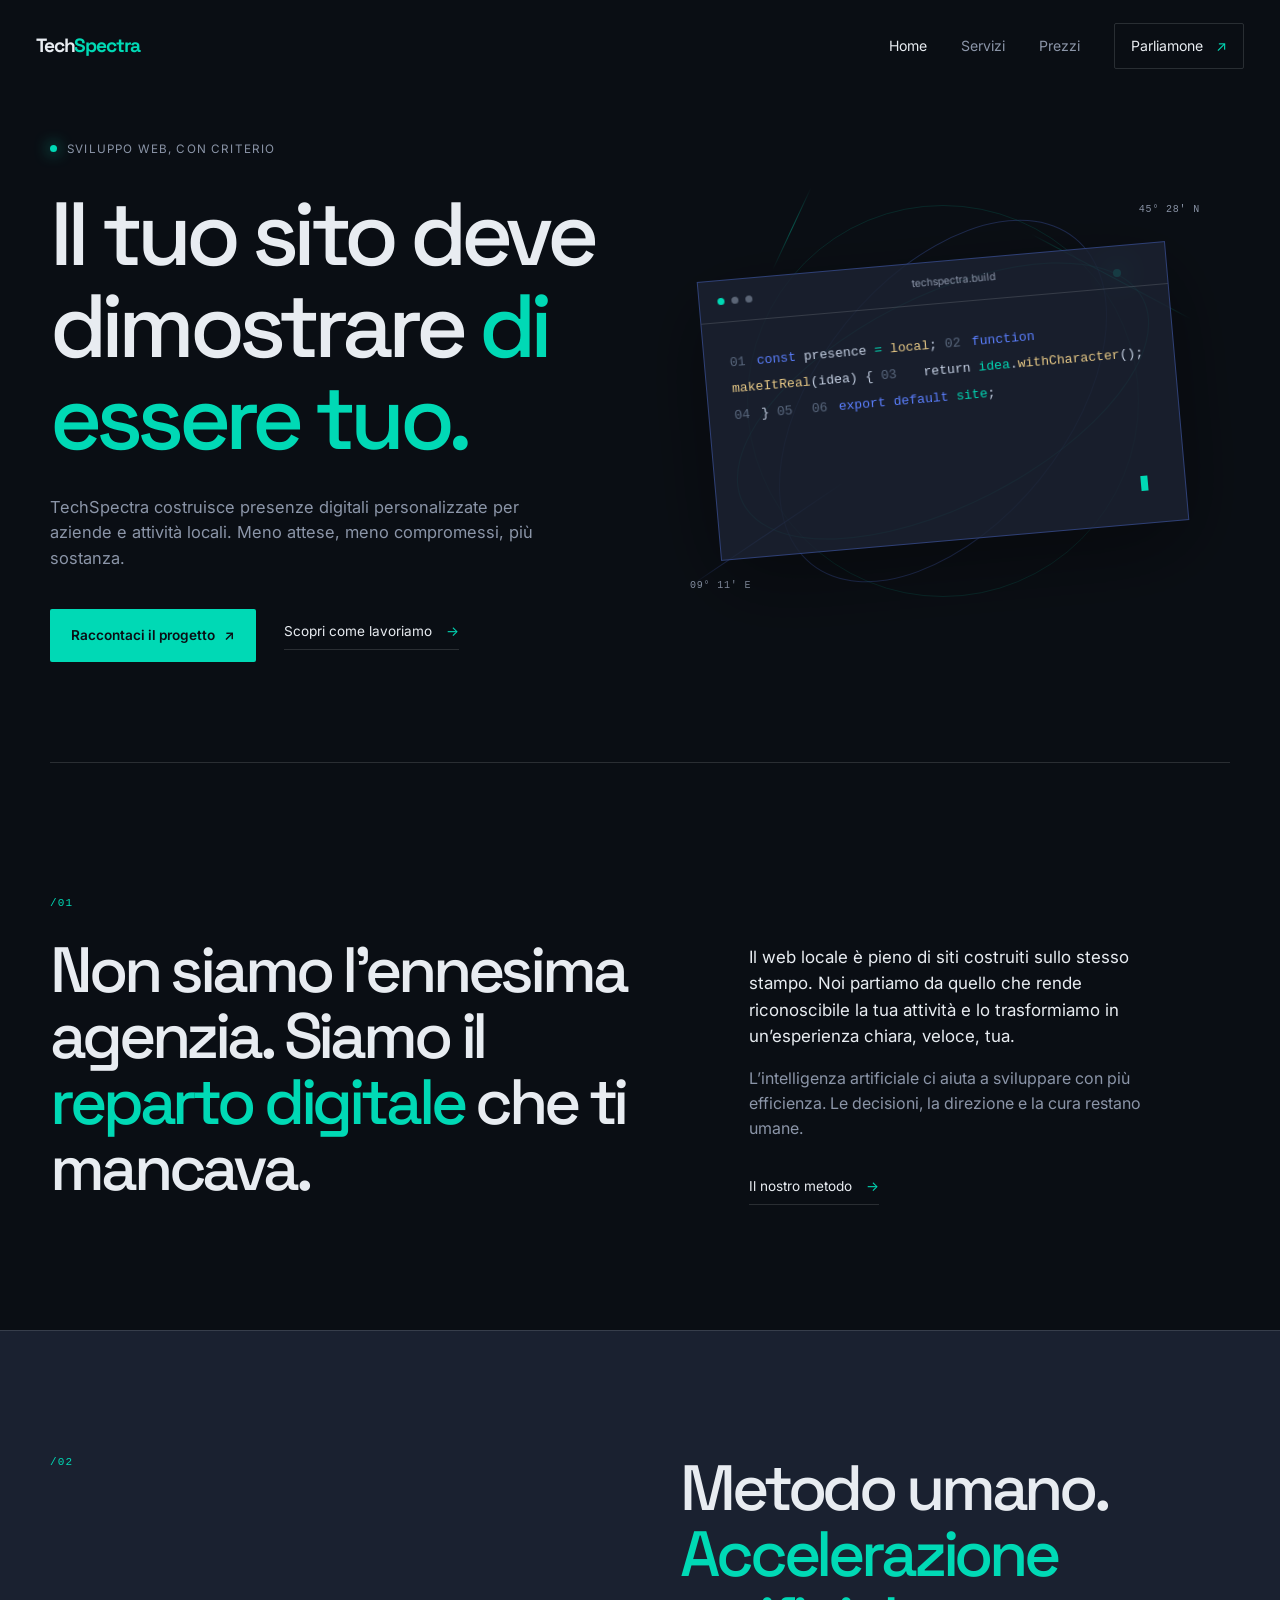
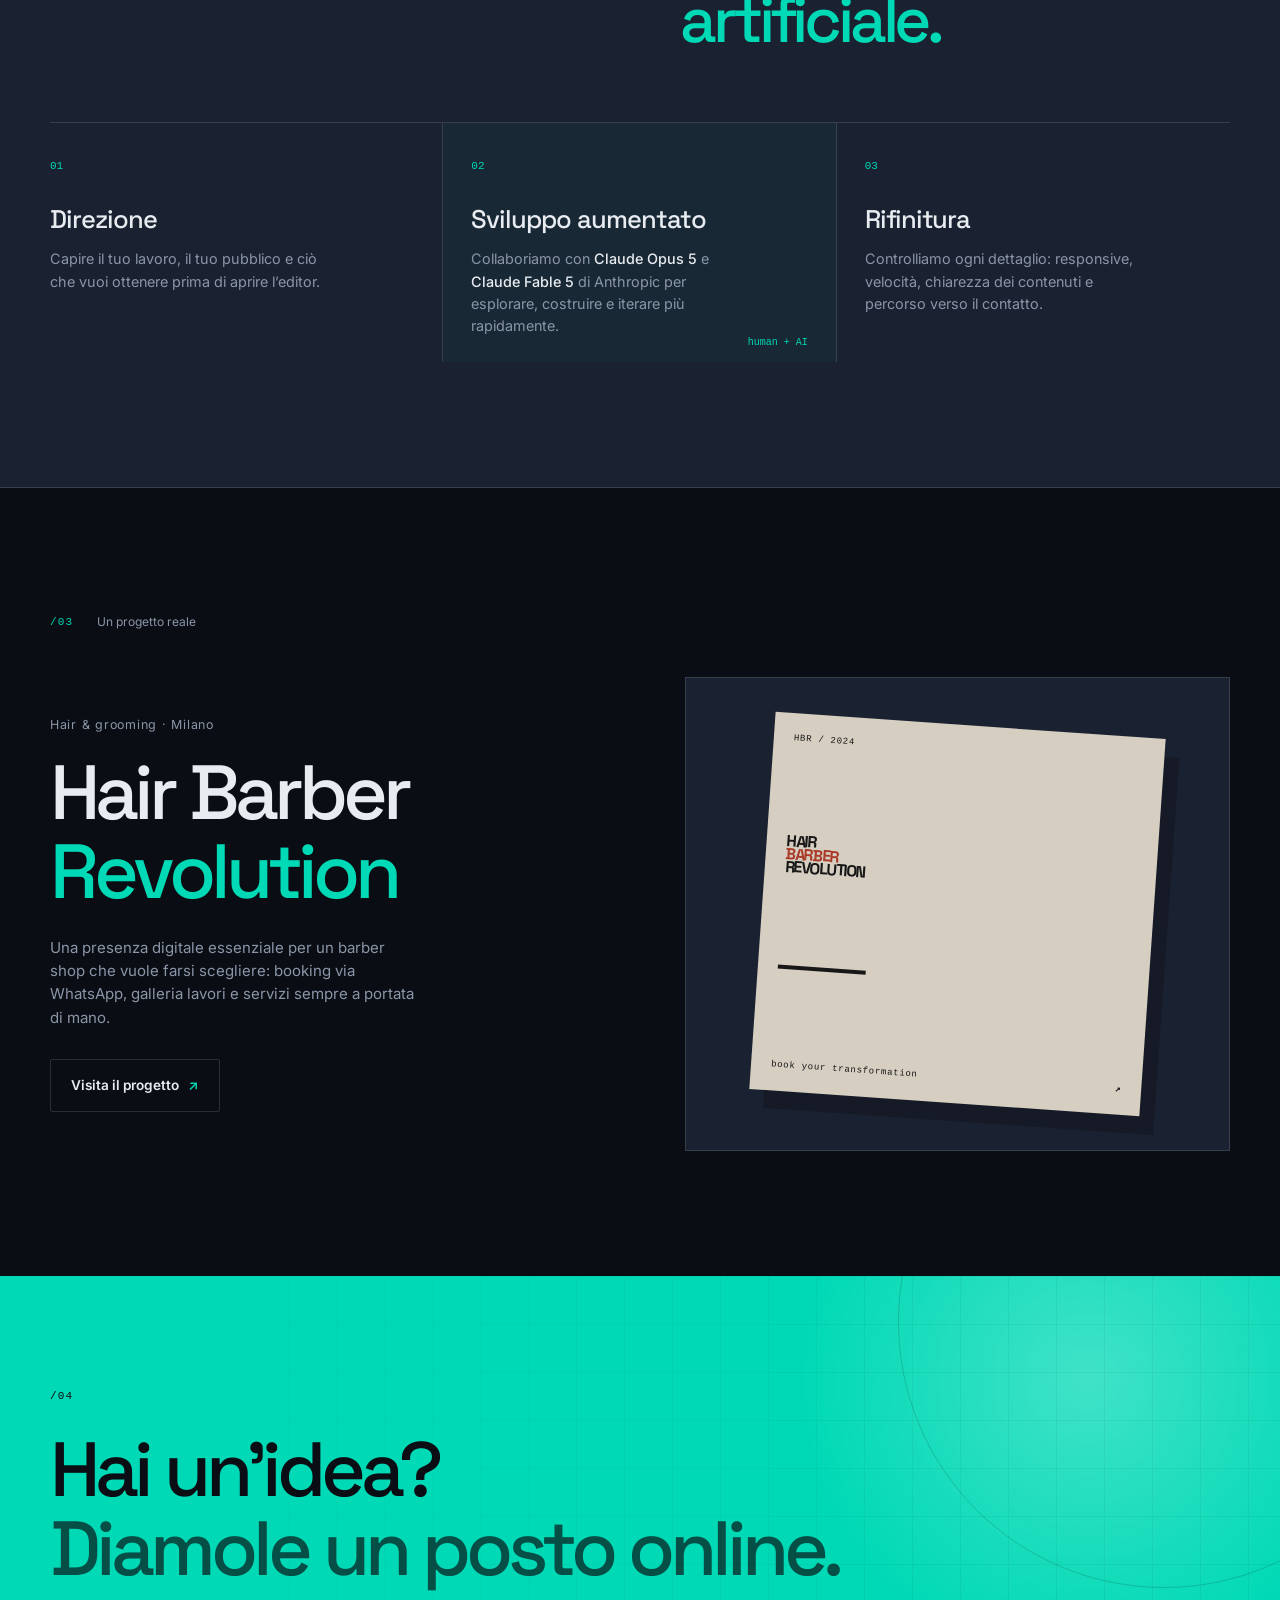
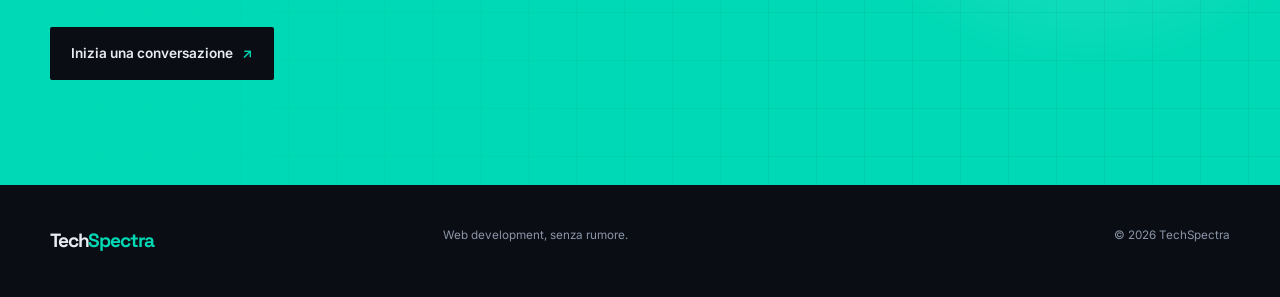
==== index.html @ b75705e9 "Add files via upload" ====
<!doctype html>
<html lang="it">
<head>
  <meta charset="utf-8">
  <meta name="viewport" content="width=device-width, initial-scale=1">
  <meta name="description" content="TechSpectra crea siti web personalizzati, veloci e accessibili per aziende e attività locali.">
  <title>TechSpectra - Siti reali, senza il solito copione</title>
  <link rel="preconnect" href="https://fonts.googleapis.com">
  <link rel="preconnect" href="https://fonts.gstatic.com" crossorigin>
  <link href="https://fonts.googleapis.com/css2?family=Inter:wght@400;500;600;700&family=Space+Grotesk:wght@400;500;600;700&display=swap" rel="stylesheet">
  <link rel="stylesheet" href="css/styles.css">
</head>
<body>
  <header class="site-header">
    <a class="wordmark" href="index.html" aria-label="TechSpectra home">Tech<span>Spectra</span></a>
    <button class="nav-toggle" type="button" aria-controls="site-nav" aria-expanded="false">
      <span></span><span></span><span></span>
      <span class="sr-only">Apri menu</span>
    </button>
    <nav id="site-nav" class="site-nav" aria-label="Navigazione principale">
      <a class="active" href="index.html">Home</a>
      <a href="servizi.html">Servizi</a>
      <a href="prezzi.html">Prezzi</a>
      <a class="nav-cta" href="contatti.html">Parliamone <span>↗</span></a>
    </nav>
  </header>

  <main>
    <section class="hero container">
      <div class="hero-copy">
        <p class="hero-kicker"><span class="status-dot"></span> Sviluppo web, con criterio</p>
        <h1>Il tuo sito deve dimostrare <em>di essere tuo.</em></h1>
        <p class="hero-lead">TechSpectra costruisce presenze digitali personalizzate per aziende e attività locali. Meno attese, meno compromessi, più sostanza.</p>
        <div class="hero-actions">
          <a class="button button-primary" href="contatti.html">Raccontaci il progetto <span>↗</span></a>
          <a class="text-link" href="servizi.html">Scopri come lavoriamo <span>→</span></a>
        </div>
      </div>
      <div class="hero-art" aria-label="Visualizzazione astratta di codice in movimento">
        <div class="signal signal-one"></div>
        <div class="signal signal-two"></div>
        <div class="signal signal-three"></div>
        <div class="code-window">
          <div class="window-bar"><span></span><span></span><span></span><b>techspectra.build</b></div>
          <div class="code-lines" aria-hidden="true">
            <span><i>01</i><strong>const</strong> presence <mark>=</mark> <u>local</u>;</span>
            <span><i>02</i><strong>function</strong> <u>makeItReal</u>(idea) {</span>
            <span><i>03</i>&nbsp;&nbsp;return <mark>idea</mark>.<u>withCharacter</u>();</span>
            <span><i>04</i>}</span>
            <span><i>05</i></span>
            <span><i>06</i><strong>export default</strong> <mark>site</mark>;</span>
          </div>
          <div class="code-cursor"></div>
        </div>
        <div class="hero-orbit orbit-one"></div>
        <div class="hero-orbit orbit-two"></div>
        <span class="art-coordinate coordinate-a">45° 28' N</span>
        <span class="art-coordinate coordinate-b">09° 11' E</span>
      </div>
    </section>

    <section class="manifesto section container">
      <div class="section-intro">
        <span class="section-index">/01</span>
        <h2>Non siamo l’ennesima agenzia. Siamo il <em>reparto digitale</em> che ti mancava.</h2>
      </div>
      <div class="manifesto-body">
        <p>Il web locale è pieno di siti costruiti sullo stesso stampo. Noi partiamo da quello che rende riconoscibile la tua attività e lo trasformiamo in un’esperienza chiara, veloce, tua.</p>
        <p>L’intelligenza artificiale ci aiuta a sviluppare con più efficienza. Le decisioni, la direzione e la cura restano umane.</p>
        <a class="text-link" href="servizi.html">Il nostro metodo <span>→</span></a>
      </div>
    </section>

    <section class="process section">
      <div class="container">
        <div class="section-heading">
          <span class="section-index">/02</span>
          <h2>Metodo umano.<br><em>Accelerazione artificiale.</em></h2>
        </div>
        <div class="process-grid">
          <article class="process-card">
            <span class="process-number">01</span>
            <h3>Direzione</h3>
            <p>Capire il tuo lavoro, il tuo pubblico e ciò che vuoi ottenere prima di aprire l’editor.</p>
          </article>
          <article class="process-card featured-process">
            <span class="process-number">02</span>
            <h3>Sviluppo aumentato</h3>
            <p>Collaboriamo con <strong>Claude Opus 5</strong> e <strong>Claude Fable 5</strong> di Anthropic per esplorare, costruire e iterare più rapidamente.</p>
            <span class="process-tag">human + AI</span>
          </article>
          <article class="process-card">
            <span class="process-number">03</span>
            <h3>Rifinitura</h3>
            <p>Controlliamo ogni dettaglio: responsive, velocità, chiarezza dei contenuti e percorso verso il contatto.</p>
          </article>
        </div>
      </div>
    </section>

    <section class="portfolio section container">
      <div class="portfolio-label"><span class="section-index">/03</span><span>Un progetto reale</span></div>
      <div class="portfolio-main">
        <div>
          <p class="portfolio-type">Hair &amp; grooming · Milano</p>
          <h2>Hair Barber<br><em>Revolution</em></h2>
          <p class="portfolio-description">Una presenza digitale essenziale per un barber shop che vuole farsi scegliere: booking via WhatsApp, galleria lavori e servizi sempre a portata di mano.</p>
          <a class="button button-outline" href="https://hairbarberrevolution.it" target="_blank" rel="noopener">Visita il progetto <span>↗</span></a>
        </div>
        <a class="portfolio-visual" href="https://hairbarberrevolution.it" target="_blank" rel="noopener" aria-label="Apri il sito Hair Barber Revolution">
          <div class="barber-poster">
            <span class="poster-small">HBR / 2024</span>
            <strong>HAIR<br><i>BARBER</i><br>REVOLUTION</strong>
            <span class="poster-line"></span>
            <span class="poster-bottom">book your transformation <b>↗</b></span>
          </div>
        </a>
      </div>
    </section>

    <section class="final-cta">
      <div class="container final-cta-inner">
        <span class="section-index">/04</span>
        <h2>Hai un’idea?<br><em>Diamole un posto online.</em></h2>
        <a class="button button-primary" href="contatti.html">Inizia una conversazione <span>↗</span></a>
      </div>
    </section>
  </main>

  <footer class="site-footer container">
    <a class="wordmark" href="index.html">Tech<span>Spectra</span></a>
    <p>Web development, senza rumore.</p>
    <p>© <span data-year>2026</span> TechSpectra</p>
  </footer>
  <script src="js/script.js"></script>
</body>
</html>
---- css/styles.css ----
:root{--ink:#0a0e14;--paper:#e8ecf1;--surface:#1a2130;--teal:#00d9b5;--blue:#5b7fff;--muted:#8b95a8;--line:rgba(232,236,241,.14);--heading:"Space Grotesk",sans-serif;--body:"Inter",sans-serif}
*{box-sizing:border-box}
html{scroll-behavior:smooth}
body{margin:0;background:var(--ink);color:var(--paper);font-family:var(--body);font-size:16px;line-height:1.55;overflow-x:hidden}
a{color:inherit;text-decoration:none}
button,input,select,textarea{font:inherit}
button{cursor:pointer}
.container{width:min(1180px,calc(100% - 72px));margin:0 auto}
.sr-only{position:absolute;width:1px;height:1px;padding:0;margin:-1px;overflow:hidden;clip:rect(0,0,0,0);white-space:nowrap;border:0}
.site-header{height:92px;width:min(1310px,calc(100% - 72px));margin:auto;display:flex;align-items:center;justify-content:space-between;position:relative;z-index:10}
.wordmark{font-family:var(--heading);font-size:1.2rem;font-weight:700;letter-spacing:-.06em}
.wordmark span{color:var(--teal)}
.site-nav{display:flex;align-items:center;gap:34px;color:var(--muted);font-size:.88rem}
.site-nav a{transition:color .2s ease}
.site-nav a:hover,.site-nav a.active{color:var(--paper)}
.site-nav .nav-cta{color:var(--paper);border:1px solid var(--line);padding:11px 16px;border-radius:2px}
.site-nav .nav-cta span,.button span{color:var(--teal);margin-left:9px}
.site-nav .active-cta{border-color:var(--teal)}
.nav-toggle{display:none;background:none;border:0;padding:8px}.nav-toggle span:not(.sr-only){width:24px;height:1px;background:var(--paper);display:block;margin:5px}
.hero{min-height:670px;display:grid;grid-template-columns:1fr 1fr;align-items:center;gap:30px;padding-top:24px;padding-bottom:76px}
.hero-copy{max-width:610px;position:relative;z-index:2}
.hero-kicker{color:var(--muted);font-size:.73rem;letter-spacing:.1em;text-transform:uppercase;margin:0 0 30px;display:flex;align-items:center;gap:10px}
.status-dot{display:inline-block;width:7px;height:7px;background:var(--teal);border-radius:50%;box-shadow:0 0 15px var(--teal)}
h1,h2,h3,p{margin-top:0}
h1,h2,h3{font-family:var(--heading);font-weight:500;letter-spacing:-.065em;line-height:1.03}
h1{font-size:clamp(3.6rem,7vw,6.9rem);margin-bottom:30px}
h2{font-size:clamp(2.5rem,5vw,5rem)}
h1 em,h2 em,h3 em{color:var(--teal);font-style:normal}
.hero-lead{max-width:490px;color:var(--muted);font-size:1.03rem}
.hero-actions{display:flex;align-items:center;gap:28px;margin-top:38px}
.button{display:inline-flex;align-items:center;justify-content:center;padding:15px 20px;border:1px solid transparent;border-radius:2px;font-size:.85rem;font-weight:600;transition:background .2s ease,border-color .2s ease,transform .2s ease}
.button:hover{transform:translateY(-2px)}
.button-primary{background:var(--teal);color:var(--ink)}
.button-primary span{color:var(--ink)}
.button-primary:hover{background:#48f2d6}
.button-outline{border-color:var(--line);color:var(--paper)}
.button-outline:hover{border-color:var(--teal)}
.text-link{font-size:.85rem;color:var(--paper);border-bottom:1px solid var(--line);padding-bottom:7px;transition:border-color .2s ease}
.text-link span{color:var(--teal);margin-left:10px}.text-link:hover{border-color:var(--teal)}
.hero-art{height:490px;position:relative;display:flex;align-items:center;justify-content:center}
.code-window{width:min(470px,100%);min-height:280px;background:rgba(26,33,48,.86);border:1px solid rgba(91,127,255,.35);box-shadow:0 25px 80px rgba(0,0,0,.4);transform:rotate(-5deg);position:relative;z-index:2;animation:hero-window 1.1s cubic-bezier(.2,.75,.25,1) both}
.window-bar{height:42px;border-bottom:1px solid var(--line);display:flex;align-items:center;padding:0 18px;gap:7px;color:var(--muted);font-size:.65rem}
.window-bar span{width:7px;height:7px;border-radius:50%;background:#5b6576}.window-bar span:first-child{background:var(--teal)}.window-bar b{font-weight:400;margin:auto}
.code-lines{padding:28px 25px;color:#c6d1e4;font-family:monospace;font-size:clamp(.63rem,1.3vw,.82rem);line-height:2}
.code-lines i{color:#59677d;font-style:normal;display:inline-block;width:27px}.code-lines strong{color:var(--blue);font-weight:400}.code-lines mark{background:none;color:var(--teal)}.code-lines u{text-decoration:none;color:#eacb87}
.code-cursor{width:7px;height:15px;background:var(--teal);position:absolute;bottom:32px;right:37px;animation:blink 1s steps(2) infinite}
.signal{position:absolute;height:1px;background:linear-gradient(90deg,transparent,var(--teal),transparent);width:180px;opacity:.55}.signal-one{top:120px;right:5%;transform:rotate(28deg)}.signal-two{bottom:112px;left:4%;transform:rotate(-34deg);background:linear-gradient(90deg,transparent,var(--blue),transparent)}.signal-three{top:72px;left:16%;width:90px;transform:rotate(-65deg);opacity:.35}
.hero-orbit{position:absolute;border:1px solid rgba(0,217,181,.3);border-radius:50%;width:450px;height:210px;transform:rotate(-27deg)}.orbit-two{width:250px;height:420px;transform:rotate(39deg);border-color:rgba(91,127,255,.25)}
.art-coordinate{position:absolute;color:var(--muted);font:10px monospace;letter-spacing:.08em}.coordinate-a{top:48px;right:30px}.coordinate-b{bottom:55px;left:35px}
@keyframes hero-window{from{opacity:0;transform:translate(45px,25px) rotate(-2deg)}to{opacity:1;transform:rotate(-5deg)}}@keyframes blink{50%{opacity:0}}
.section{padding-top:125px;padding-bottom:125px}.section-index{font:11px monospace;color:var(--teal);letter-spacing:.1em}
.manifesto{display:grid;grid-template-columns:1.1fr .9fr;gap:110px;border-top:1px solid var(--line)}.section-intro h2{max-width:680px;margin:25px 0 0}.manifesto-body{padding-top:56px;max-width:410px;color:var(--muted)}.manifesto-body p:first-child{color:var(--paper);font-size:1.06rem}.manifesto-body .text-link{display:inline-block;margin-top:20px}
.process{background:var(--surface);border-top:1px solid var(--line);border-bottom:1px solid var(--line)}.section-heading{display:flex;justify-content:space-between;align-items:flex-start;margin-bottom:68px}.section-heading h2{margin:0;max-width:550px}.process-grid{display:grid;grid-template-columns:repeat(3,1fr);border-top:1px solid var(--line)}.process-card{padding:28px 28px 10px 0;min-height:230px;border-right:1px solid var(--line);position:relative}.process-card:not(:first-child){padding-left:28px}.process-card:last-child{border:0}.process-number{color:var(--teal);font:11px monospace}.process-card h3{font-size:1.6rem;letter-spacing:-.04em;margin:30px 0 16px}.process-card p{color:var(--muted);font-size:.9rem;max-width:275px}.process-card strong{color:var(--paper);font-weight:500}.process-tag{color:var(--teal);font:10px monospace;position:absolute;bottom:14px;right:28px}
.portfolio-label{display:flex;gap:24px;align-items:center;color:var(--muted);font-size:.75rem}.portfolio-main{display:grid;grid-template-columns:1fr 1fr;gap:90px;align-items:center;padding-top:45px}.portfolio-type{color:var(--muted);font-size:.78rem;letter-spacing:.06em}.portfolio-main h2{font-size:clamp(3rem,6vw,5.9rem);margin:18px 0 25px}.portfolio-description{color:var(--muted);max-width:365px;font-size:.94rem;margin-bottom:30px}.portfolio-visual{background:var(--surface);aspect-ratio:1.15;border:1px solid var(--line);display:flex;align-items:center;justify-content:center;overflow:hidden;transition:border-color .3s ease}.portfolio-visual:hover{border-color:var(--teal)}.barber-poster{background:#d5cec1;color:#171717;width:72%;height:80%;padding:20px;display:flex;flex-direction:column;justify-content:space-between;transform:rotate(4deg);box-shadow:15px 18px 0 rgba(0,0,0,.2)}.poster-small,.poster-bottom{font:9px monospace;letter-spacing:.08em}.barber-poster strong{font:clamp(1.6rem,4vw,3.5rem);font-family:var(--heading);line-height:.83;letter-spacing:-.09em}.barber-poster strong i{color:#aa3b28;font-style:normal}.poster-line{height:4px;background:#171717;width:25%}.poster-bottom{display:flex;justify-content:space-between}
.final-cta{background:var(--teal);color:var(--ink);padding:105px 0}.final-cta .section-index{color:var(--ink)}.final-cta-inner{position:relative}.final-cta h2{font-size:clamp(3rem,6vw,6.6rem);margin:25px 0 38px}.final-cta h2 em{color:var(--ink);opacity:.68}.final-cta .button-primary{background:var(--ink);color:var(--paper)}.final-cta .button-primary span{color:var(--teal)}
.site-footer{min-height:112px;display:grid;grid-template-columns:1fr 1fr 1fr;align-items:center;color:var(--muted);font-size:.73rem}.site-footer p:nth-of-type(2){text-align:right}.site-footer .wordmark{color:var(--paper)}
.page-hero{padding:115px 0 110px;border-bottom:1px solid var(--line)}.page-hero h1{font-size:clamp(4rem,8vw,8rem);max-width:800px;margin:25px 0}.page-hero>p:last-child{max-width:460px;color:var(--muted);font-size:1.05rem;margin-left:38%}
.service-list{padding-top:0;padding-bottom:100px}.service-row{display:grid;grid-template-columns:1.1fr .9fr;gap:60px;padding:48px 0;border-bottom:1px solid var(--line)}.service-title{display:flex;gap:32px;align-items:flex-start}.service-title>span{font:11px monospace;color:var(--teal);padding-top:11px}.service-title h2{font-size:clamp(2rem,4vw,3.7rem);margin:0}.service-detail{max-width:390px;padding-top:11px;color:var(--muted)}.service-detail .text-link{display:inline-block;margin-top:14px}.principles{background:var(--surface);border-top:1px solid var(--line)}.principles-grid{display:grid;grid-template-columns:1.1fr .9fr;gap:100px}.principles h2{margin-top:25px}.principle-notes{border-left:1px solid var(--line);padding-left:35px;color:var(--muted)}.principle-notes p{margin:0 0 30px}.principle-notes b{color:var(--paper);font-weight:500}
.pricing-hero{padding-bottom:95px}.plans{display:grid;grid-template-columns:1fr 1fr;gap:16px;padding-top:52px;padding-bottom:120px}.plan-card{border:1px solid var(--line);padding:34px;min-height:525px;display:flex;flex-direction:column}.plan-pro{border-color:var(--teal);background:rgba(0,217,181,.04)}.plan-top{display:flex;justify-content:space-between;align-items:flex-start;color:var(--muted);font-size:.74rem}.plan-name{font-family:var(--heading);font-size:1.8rem;color:var(--paper);letter-spacing:-.06em}.plan-price{font:500 clamp(4rem,8vw,7rem) var(--heading);letter-spacing:-.1em;margin:38px 0 10px}.plan-price span{font-size:2rem;color:var(--teal);vertical-align:top;letter-spacing:0}.plan-price small{font:400 .75rem var(--body);color:var(--muted);letter-spacing:0}.plan-description{color:var(--muted);max-width:380px}.check-list{list-style:none;padding:18px 0 30px;margin:0;display:grid;gap:10px;color:var(--paper);font-size:.87rem;flex:1}.check-list li:before{content:"↗";color:var(--teal);margin-right:10px}.plan-card .button{align-self:flex-start}.comparison{background:var(--surface);border-top:1px solid var(--line);border-bottom:1px solid var(--line)}.comparison-heading{display:grid;grid-template-columns:1fr 1.2fr .8fr;gap:30px;align-items:end}.comparison-heading h2,.comparison-heading p{margin:22px 0 0}.comparison-heading p{color:var(--muted);font-size:.9rem;max-width:230px}.comparison-stage{margin:100px 0 20px;position:relative;padding-bottom:42px}.comparison-line{display:grid;grid-template-columns:280px 1fr;align-items:center;gap:30px;margin:35px 0}.comparison-label{display:grid;grid-template-columns:auto auto;align-items:baseline;gap:10px}.comparison-label span{color:var(--muted);font-size:.75rem;grid-column:1/-1}.comparison-label strong{font:500 clamp(2.4rem,4vw,4.4rem) var(--heading);letter-spacing:-.09em}.comparison-label small{color:var(--muted);font-size:.7rem}.comparison-bar{height:7px;background:#293243;position:relative;overflow:hidden}.comparison-bar i{display:block;height:100%;transform-origin:left;transform:scaleX(0);transition:transform 1.2s cubic-bezier(.2,.75,.25,1)}.line-competitor .comparison-bar i{width:100%;background:#667187}.line-tech .comparison-bar i{width:20%;background:var(--teal)}.comparison-stage.is-visible .line-competitor i{transform:scaleX(1)}.comparison-stage.is-visible .line-tech i{transform:scaleX(1);transition-delay:.25s}.comparison-axis{display:flex;justify-content:space-between;color:var(--muted);font:10px monospace;text-transform:uppercase;letter-spacing:.08em;margin-left:310px;padding-top:18px;border-top:1px solid var(--line)}.maintenance{display:grid;grid-template-columns:1fr 1fr;gap:100px}.maintenance h2{margin-top:25px}.maintenance>div:last-child{padding-top:48px;max-width:350px;color:var(--muted)}.maintenance>div:last-child p:first-child{font:1.8rem var(--heading);color:var(--teal);margin-bottom:18px}.maintenance .text-link{display:inline-block;margin-top:15px}
.contact-layout{min-height:calc(100vh - 204px);padding-top:85px;padding-bottom:90px;display:grid;grid-template-columns:1fr 1fr;gap:110px}.contact-intro h1{font-size:clamp(3.7rem,7vw,7rem);margin:25px 0}.contact-intro>p:not(.hero-kicker){color:var(--muted);max-width:400px}.contact-aside{border-top:1px solid var(--line);margin-top:75px;padding-top:22px;max-width:400px}.contact-aside p{color:var(--muted);font-size:.85rem;margin-top:20px}.contact-form-wrap{background:var(--surface);padding:35px 38px;align-self:start}.form-progress{display:flex;align-items:center;gap:10px;color:var(--teal);font:11px monospace;margin-bottom:48px}.form-progress i{height:1px;background:var(--line);width:45px}.form-progress span:not(:first-child){color:var(--muted)}.form-field{margin-bottom:27px}.form-field label{display:block;font-size:.78rem;color:var(--paper);margin-bottom:9px}.form-field label b{color:var(--teal);font-weight:400}.form-field label span{color:var(--muted)}.form-field input,.form-field select,.form-field textarea{display:block;width:100%;border:0;border-bottom:1px solid #435064;border-radius:0;background:transparent;color:var(--paper);padding:10px 0;outline:none;resize:vertical;transition:border-color .2s ease}.form-field select{appearance:none;background-image:linear-gradient(45deg,transparent 50%,var(--teal) 50%),linear-gradient(135deg,var(--teal) 50%,transparent 50%);background-position:calc(100% - 8px) 17px,100% 17px;background-size:8px 8px,8px 8px;background-repeat:no-repeat}.form-field option{background:var(--surface);color:var(--paper)}.form-field input::placeholder,.form-field textarea::placeholder{color:#667187}.form-field input:focus,.form-field select:focus,.form-field textarea:focus{border-color:var(--teal)}.form-submit{width:100%;margin-top:7px}.form-note{color:var(--muted);font-size:.7rem;margin:16px 0 0;text-align:center}.form-feedback{color:var(--teal);font-size:.8rem;text-align:center;margin:14px 0 0;min-height:1.2em}
@media(max-width:800px){.container{width:min(100% - 40px,600px)}.site-header{width:calc(100% - 40px);height:76px}.nav-toggle{display:block;z-index:3}.site-nav{display:none;position:absolute;top:65px;left:0;right:0;background:var(--surface);padding:20px;flex-direction:column;align-items:stretch;gap:0;border:1px solid var(--line)}.site-nav.open{display:flex}.site-nav a{padding:13px 5px}.site-nav .nav-cta{margin-top:8px;text-align:center}.hero{display:block;min-height:0;padding-top:70px;padding-bottom:95px}.hero-art{height:380px;margin-top:30px}.hero-orbit{width:340px;height:170px}.orbit-two{width:200px;height:330px}.manifesto,.principles-grid,.maintenance{grid-template-columns:1fr;gap:35px}.manifesto-body,.maintenance>div:last-child{padding-top:0}.section{padding-top:85px;padding-bottom:85px}.section-heading{display:block;margin-bottom:45px}.section-heading h2{margin-top:25px}.process-grid{grid-template-columns:1fr}.process-card,.process-card:not(:first-child){padding:25px 0;border-right:0;border-bottom:1px solid var(--line);min-height:0}.process-card:last-child{border-bottom:0}.process-card h3{margin:20px 0 10px}.process-tag{right:0;bottom:25px}.portfolio-main{grid-template-columns:1fr;gap:45px}.portfolio-visual{width:100%}.final-cta{padding:80px 0}.site-footer{min-height:145px;grid-template-columns:1fr;gap:10px;padding:30px 0}.site-footer p:nth-of-type(2){text-align:left}.page-hero{padding:75px 0 75px}.page-hero h1{font-size:clamp(3.6rem,15vw,6rem)}.page-hero>p:last-child{margin-left:0}.service-row{grid-template-columns:1fr;gap:10px;padding:35px 0}.service-title{gap:17px}.service-detail{padding-left:34px}.plans{grid-template-columns:1fr;padding-top:35px;padding-bottom:80px}.plan-card{min-height:500px}.comparison-heading{display:block}.comparison-heading p{margin-top:25px}.comparison-stage{margin-top:65px}.comparison-line{grid-template-columns:1fr;gap:14px}.comparison-label{display:flex;flex-wrap:wrap;gap:8px 12px}.comparison-label span{width:100%}.comparison-axis{margin-left:0}.contact-layout{display:block;padding-top:65px}.contact-form-wrap{margin-top:65px;padding:28px 22px}.contact-aside{margin-top:50px}.form-progress{margin-bottom:35px}}
@media(prefers-reduced-motion:reduce){html{scroll-behavior:auto}.code-window{animation:none}.comparison-bar i{transition:none}.button:hover{transform:none}}
.motion-ready .reveal{opacity:0;transform:translateY(30px);transition:opacity .8s ease,transform .8s cubic-bezier(.2,.75,.25,1);transition-delay:var(--reveal-delay,0ms)}
.motion-ready .reveal.is-revealed{opacity:1;transform:none}
.hero-art:before{content:"";position:absolute;width:390px;height:390px;border:1px solid rgba(0,217,181,.12);border-radius:50%;animation:halo-pulse 5s ease-in-out infinite}
.hero-orbit{animation:orbit-drift 10s ease-in-out infinite alternate}
.orbit-two{animation-duration:14s;animation-direction:alternate-reverse}
.signal{animation:signal-flow 4s ease-in-out infinite}
.signal-two{animation-delay:1.2s}.signal-three{animation-delay:2.1s}
.hero-art:after{content:"";position:absolute;width:8px;height:8px;border-radius:50%;background:var(--teal);box-shadow:0 0 22px 5px rgba(0,217,181,.4);top:23%;right:19%;animation:node-pulse 3s ease-in-out infinite}
@keyframes halo-pulse{0%,100%{transform:scale(.94);opacity:.45}50%{transform:scale(1.06);opacity:.9}}
@keyframes orbit-drift{0%{transform:rotate(-27deg) translate(0,0)}100%{transform:rotate(-21deg) translate(8px,-12px)}}
@keyframes signal-flow{0%,100%{opacity:.2;transform:translateX(-10px) rotate(28deg)}50%{opacity:.8;transform:translateX(12px) rotate(28deg)}}
@keyframes node-pulse{0%,100%{transform:scale(.7);opacity:.4}50%{transform:scale(1.35);opacity:1}}
.process-card{transition:background .35s ease,transform .35s ease;border-bottom-color:var(--line)}
.process-card:after{content:"";position:absolute;left:0;right:28px;bottom:0;height:1px;background:var(--teal);transform:scaleX(0);transform-origin:left;transition:transform .45s ease}
.process-card:hover{background:rgba(0,217,181,.035);transform:translateY(-7px)}
.process-card:hover:after{transform:scaleX(1)}
.featured-process{background:rgba(0,217,181,.035)}
.service-row{position:relative;overflow:hidden;transition:padding-left .35s ease,background .35s ease}
.service-row:before{content:"";position:absolute;left:0;top:0;bottom:0;width:2px;background:var(--teal);transform:scaleY(0);transform-origin:bottom;transition:transform .45s ease}
.service-row:hover{padding-left:18px;background:linear-gradient(90deg,rgba(0,217,181,.055),transparent 55%)}
.service-row:hover:before{transform:scaleY(1)}
.service-icon{display:inline-flex!important;flex:none;width:55px;height:55px;align-items:center;justify-content:center;color:var(--teal)!important;padding:0!important;border:1px solid rgba(0,217,181,.32);border-radius:50%;transition:background .35s ease,color .35s ease,transform .45s cubic-bezier(.2,.75,.25,1),border-color .35s ease}
.service-icon svg{width:31px;height:31px;display:block}
.service-row:hover .service-icon{background:var(--teal);color:var(--ink)!important;border-color:var(--teal);transform:rotate(10deg) scale(1.08)}
.portfolio-visual{position:relative}
.portfolio-visual:before{content:"VIEW / 01";position:absolute;right:20px;top:18px;color:var(--teal);font:10px monospace;letter-spacing:.1em;z-index:2;opacity:0;transform:translateX(12px);transition:opacity .3s ease,transform .3s ease}
.portfolio-visual:hover:before{opacity:1;transform:none}
.barber-poster{animation:poster-float 6s ease-in-out infinite}
@keyframes poster-float{0%,100%{transform:rotate(4deg) translateY(0)}50%{transform:rotate(2deg) translateY(-8px)}}
.final-cta{position:relative;overflow:hidden;background:radial-gradient(circle at 85% 20%,rgba(255,255,255,.25),transparent 25%),var(--teal)}
.final-cta:before{content:"";position:absolute;width:530px;height:530px;border:1px solid rgba(10,14,20,.16);border-radius:50%;right:-150px;top:-220px;animation:cta-orbit 13s linear infinite}
.final-cta:after{content:"";position:absolute;inset:0;opacity:.12;background-image:linear-gradient(rgba(10,14,20,.4) 1px,transparent 1px),linear-gradient(90deg,rgba(10,14,20,.4) 1px,transparent 1px);background-size:48px 48px;mask-image:linear-gradient(90deg,transparent,black 70%);pointer-events:none}
.final-cta-inner{z-index:1}
@keyframes cta-orbit{to{transform:rotate(360deg)}}
.plan-card{transition:transform .35s ease,box-shadow .35s ease,border-color .35s ease}
.plan-card:hover{transform:translateY(-8px);box-shadow:0 25px 70px rgba(0,0,0,.2)}
.plan-pro{animation:pro-glow 4s ease-in-out infinite}
@keyframes pro-glow{0%,100%{box-shadow:0 0 0 rgba(0,217,181,0)}50%{box-shadow:0 0 35px rgba(0,217,181,.1)}}
.comparison-cards{display:grid;grid-template-columns:1fr 1.16fr;gap:18px;margin:72px 0 0;padding:0}
.comparison-card{min-height:395px;padding:31px;display:flex;flex-direction:column;position:relative;overflow:hidden;border:1px solid var(--line);background:rgba(10,14,20,.32);transition:transform .45s ease,border-color .45s ease,box-shadow .45s ease}
.comparison-card:hover{transform:translateY(-8px)}
.comparison-standard{color:var(--muted)}
.comparison-featured{border-color:var(--teal);background:linear-gradient(145deg,rgba(0,217,181,.14),rgba(26,33,48,.82) 55%,rgba(91,127,255,.12));box-shadow:0 0 55px rgba(0,217,181,.08)}
.comparison-featured:before{content:"";position:absolute;top:-100px;right:-70px;width:250px;height:250px;border:1px solid rgba(0,217,181,.28);border-radius:50%;animation:comparison-orbit 8s linear infinite}
.comparison-featured:after{content:"";position:absolute;top:0;left:0;width:100%;height:2px;background:var(--teal);animation:scan-line 4s ease-in-out infinite}
@keyframes comparison-orbit{to{transform:rotate(360deg)}}
@keyframes scan-line{0%,100%{transform:scaleX(.25);transform-origin:left;opacity:.3}50%{transform:scaleX(1);transform-origin:left;opacity:1}}
.comparison-card-top{display:flex;justify-content:space-between;align-items:center;font:11px monospace;letter-spacing:.08em;text-transform:uppercase}
.comparison-featured .comparison-card-top>span:first-child{color:var(--teal)}
.comparison-card-mark{color:var(--muted);font-size:10px}
.comparison-featured .comparison-card-mark{color:var(--ink);background:var(--teal);padding:5px 8px}
.comparison-eyebrow{font:10px monospace;text-transform:uppercase;letter-spacing:.1em;margin:67px 0 8px;color:var(--muted)}
.comparison-amount{font:500 clamp(4rem,8vw,7rem) var(--heading);letter-spacing:-.1em;line-height:.9;color:var(--paper)}
.comparison-standard .comparison-amount{color:#9ca6b8}
.comparison-amount small{font-size:1.5rem;letter-spacing:0;color:var(--muted)}
.comparison-card-rule{width:100%;height:1px;background:var(--line);margin:30px 0 20px}
.comparison-card>p:not(.comparison-eyebrow){max-width:290px;color:var(--muted);font-size:.85rem;margin-bottom:24px}
.comparison-featured>p:not(.comparison-eyebrow){color:var(--paper)}
.comparison-footnote{margin-top:auto;font:10px monospace;color:var(--muted);text-transform:uppercase;letter-spacing:.1em}
.comparison-perks{margin-top:auto;display:grid;grid-template-columns:1fr 1fr;gap:8px;color:var(--muted);font-size:.72rem}
.comparison-perks b{color:var(--teal);font-family:var(--heading);font-size:1.15rem;font-weight:500;grid-column:1/-1}
.contact-form-wrap{position:relative;overflow:hidden}
.contact-form-wrap:before{content:"";position:absolute;left:0;right:0;top:0;height:1px;background:var(--teal);transform:scaleX(.25);transform-origin:left;animation:scan-line 5s ease-in-out infinite}
@media(max-width:800px){.hero-art:before{width:300px;height:300px}.hero-art:after{right:13%}.service-row:hover{padding-left:8px}.service-icon{width:48px;height:48px}.service-icon svg{width:27px;height:27px}.comparison-cards{grid-template-columns:1fr;margin-top:55px}.comparison-card{min-height:360px;padding:25px}.comparison-eyebrow{margin-top:55px}.comparison-perks{grid-template-columns:1fr 1fr}}
@media(prefers-reduced-motion:reduce){.motion-ready .reveal{opacity:1;transform:none;transition:none}.hero-art:before,.hero-orbit,.signal,.hero-art:after,.barber-poster,.plan-pro,.comparison-featured:before,.comparison-featured:after,.contact-form-wrap:before,.final-cta:before{animation:none}}
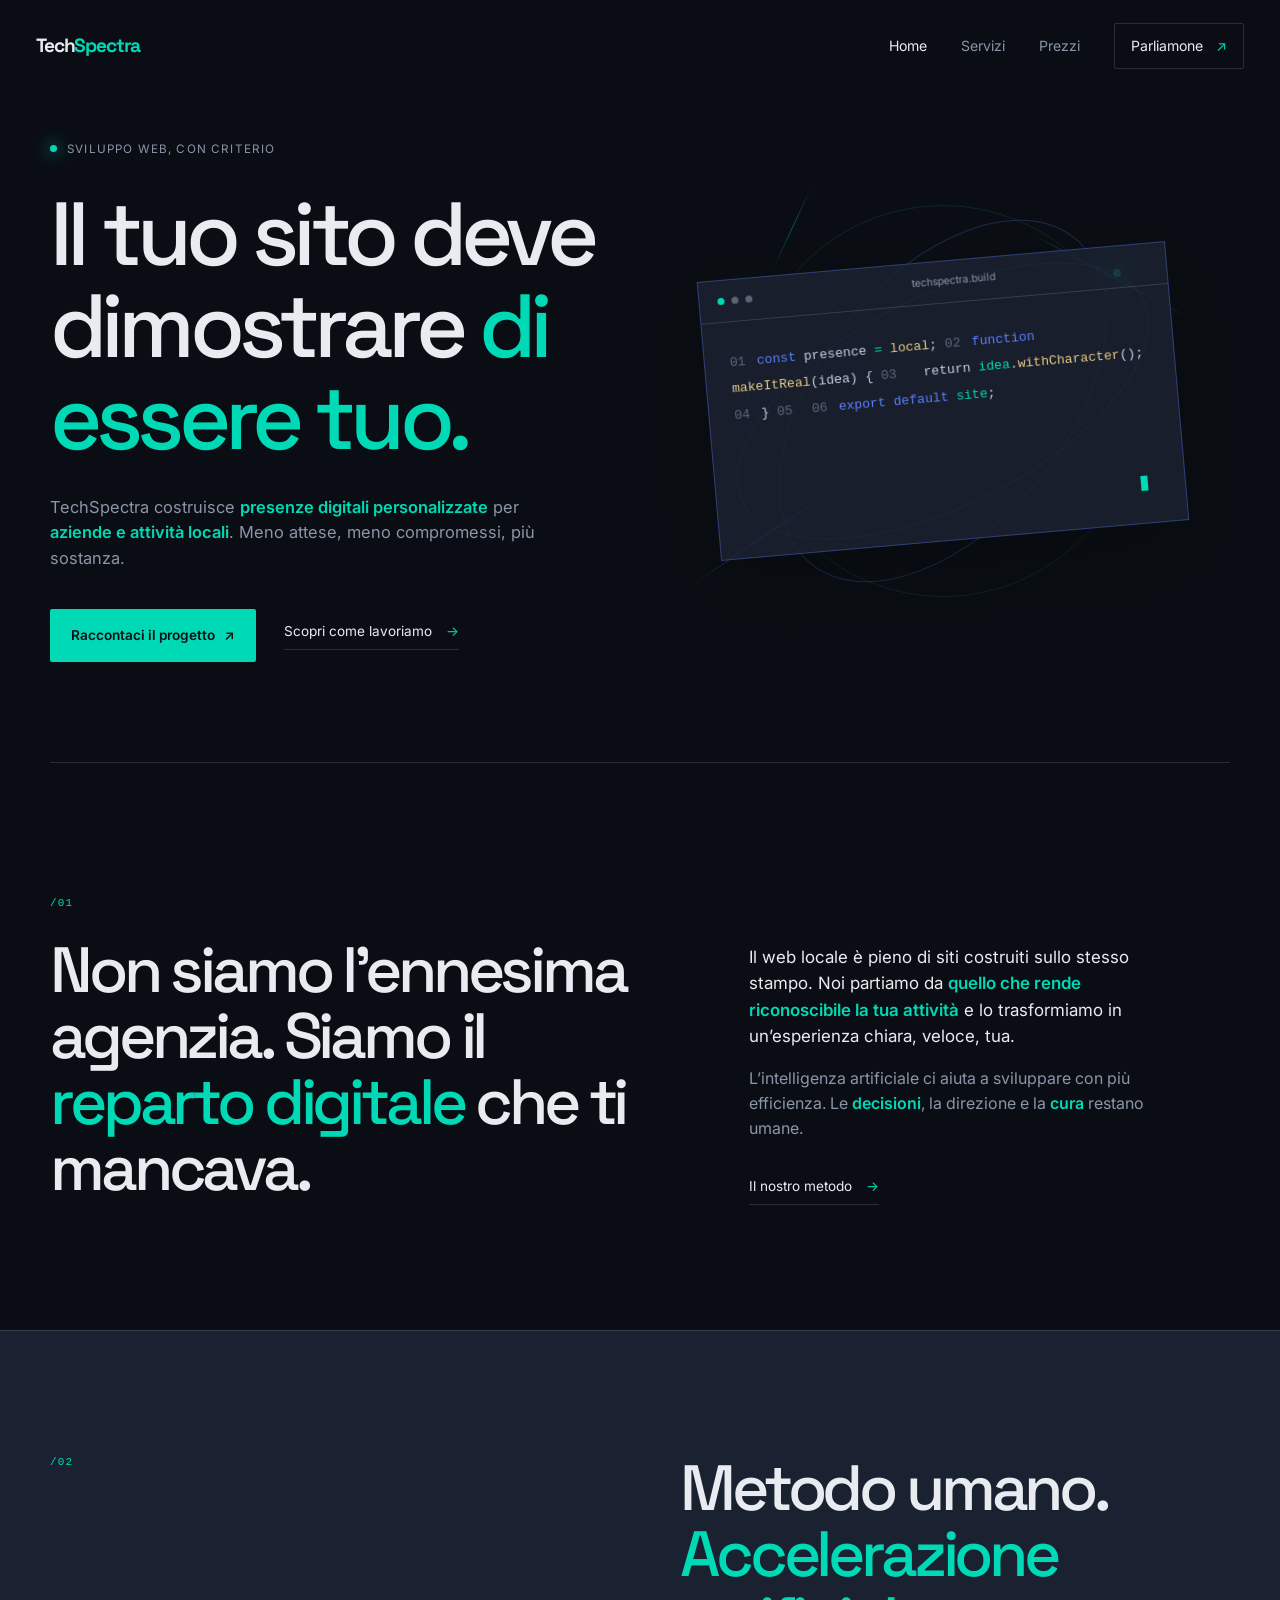
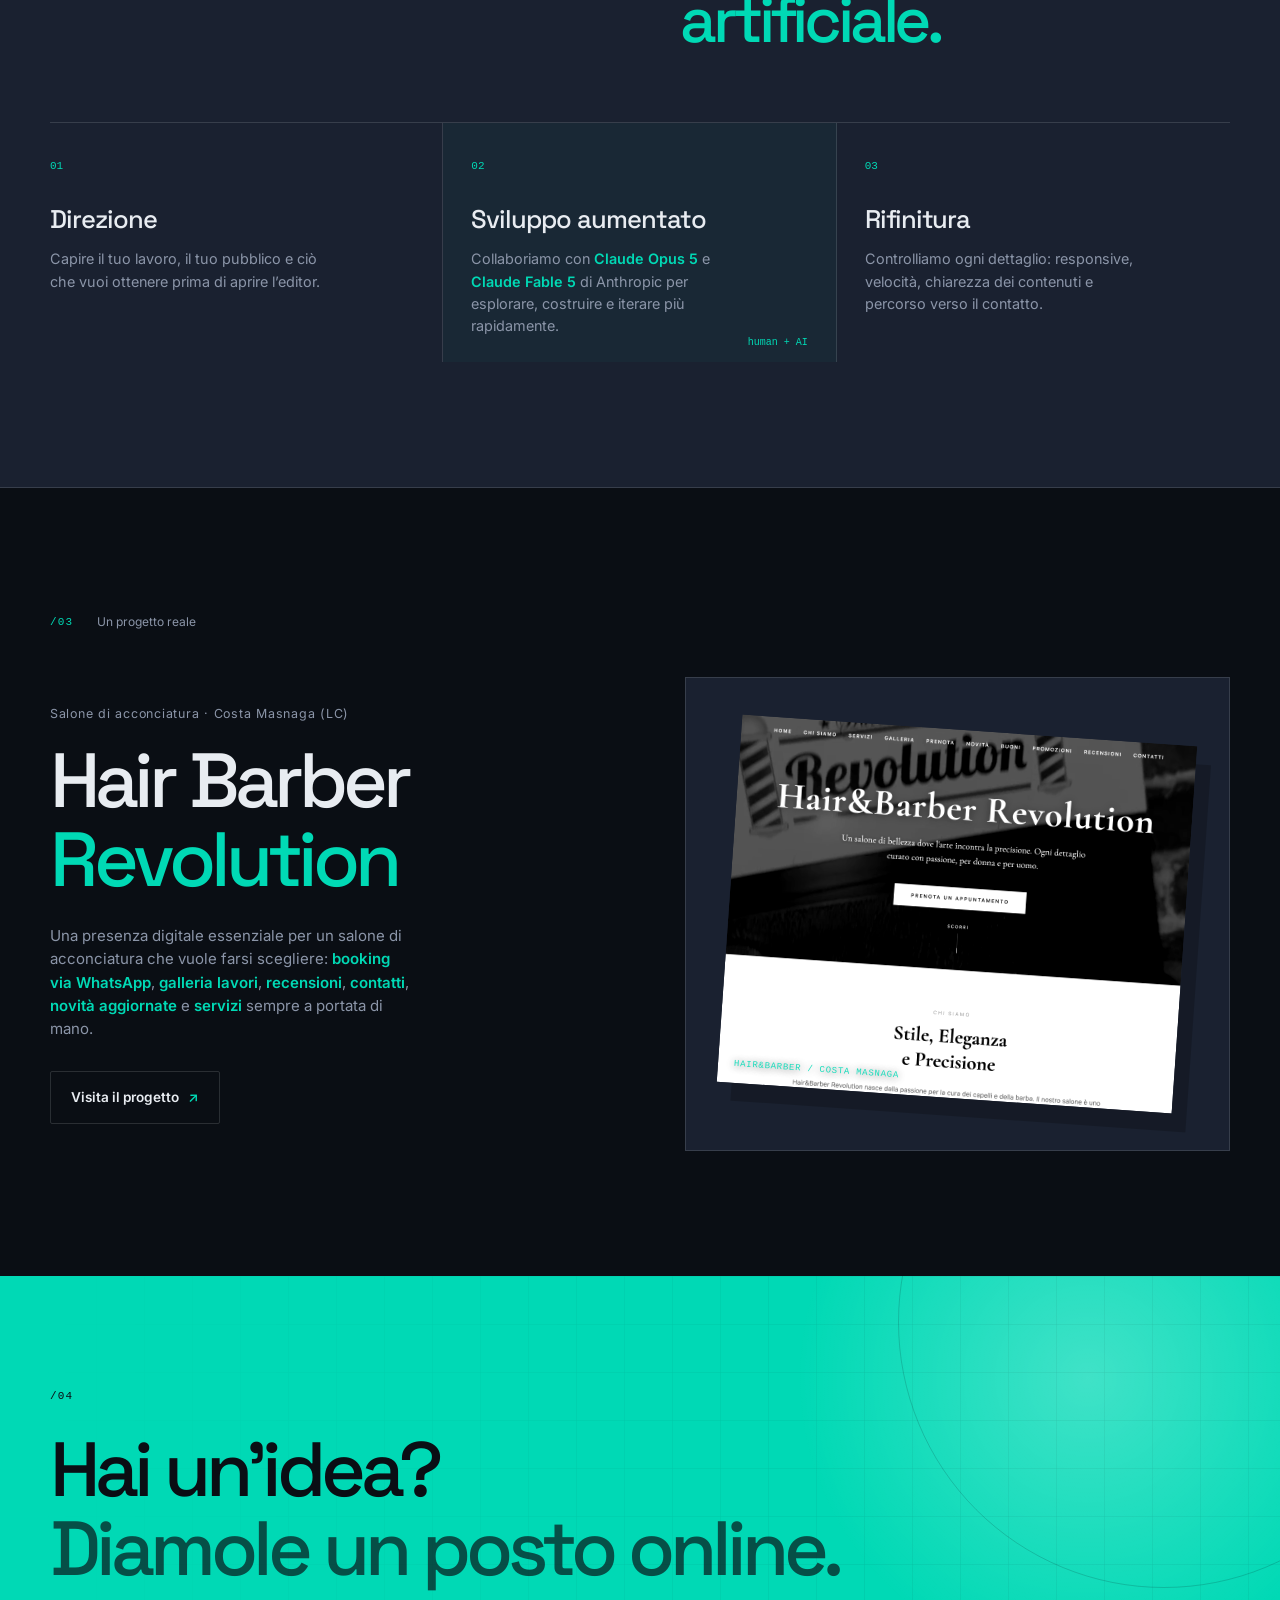
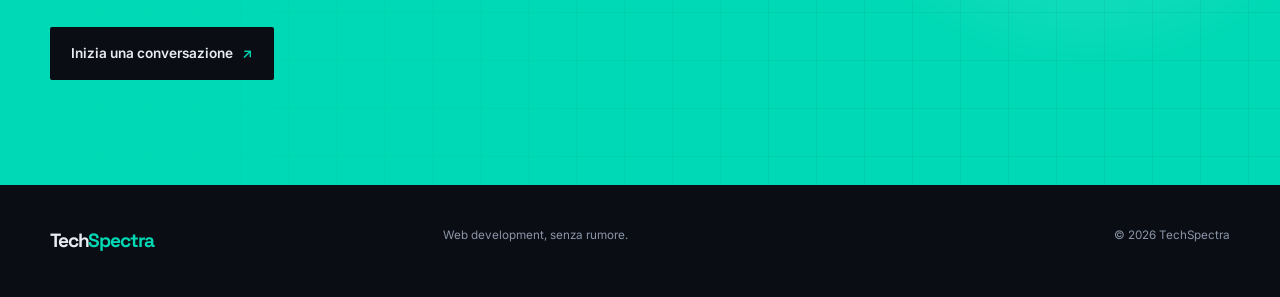
==== commit a5fef313: "Add files via upload" ====
--- a/index.html
+++ b/index.html
@@ -30,7 +30,7 @@
       <div class="hero-copy">
         <p class="hero-kicker"><span class="status-dot"></span> Sviluppo web, con criterio</p>
         <h1>Il tuo sito deve dimostrare <em>di essere tuo.</em></h1>
-        <p class="hero-lead">TechSpectra costruisce presenze digitali personalizzate per aziende e attività locali. Meno attese, meno compromessi, più sostanza.</p>
+        <p class="hero-lead">TechSpectra costruisce <strong class="keyword">presenze digitali personalizzate</strong> per <strong class="keyword">aziende e attività locali</strong>. Meno attese, meno compromessi, più sostanza.</p>
         <div class="hero-actions">
           <a class="button button-primary" href="contatti.html">Raccontaci il progetto <span>↗</span></a>
           <a class="text-link" href="servizi.html">Scopri come lavoriamo <span>→</span></a>
@@ -54,8 +54,6 @@
         </div>
         <div class="hero-orbit orbit-one"></div>
         <div class="hero-orbit orbit-two"></div>
-        <span class="art-coordinate coordinate-a">45° 28' N</span>
-        <span class="art-coordinate coordinate-b">09° 11' E</span>
       </div>
     </section>
 
@@ -65,8 +63,8 @@
         <h2>Non siamo l’ennesima agenzia. Siamo il <em>reparto digitale</em> che ti mancava.</h2>
       </div>
       <div class="manifesto-body">
-        <p>Il web locale è pieno di siti costruiti sullo stesso stampo. Noi partiamo da quello che rende riconoscibile la tua attività e lo trasformiamo in un’esperienza chiara, veloce, tua.</p>
-        <p>L’intelligenza artificiale ci aiuta a sviluppare con più efficienza. Le decisioni, la direzione e la cura restano umane.</p>
+        <p>Il web locale è pieno di siti costruiti sullo stesso stampo. Noi partiamo da <strong class="keyword">quello che rende riconoscibile la tua attività</strong> e lo trasformiamo in un’esperienza chiara, veloce, tua.</p>
+        <p>L’intelligenza artificiale ci aiuta a sviluppare con più efficienza. Le <strong class="keyword">decisioni</strong>, la direzione e la <strong class="keyword">cura</strong> restano umane.</p>
         <a class="text-link" href="servizi.html">Il nostro metodo <span>→</span></a>
       </div>
     </section>
@@ -102,17 +100,14 @@
       <div class="portfolio-label"><span class="section-index">/03</span><span>Un progetto reale</span></div>
       <div class="portfolio-main">
         <div>
-          <p class="portfolio-type">Hair &amp; grooming · Milano</p>
+          <p class="portfolio-type">Salone di acconciatura · Costa Masnaga (LC)</p>
           <h2>Hair Barber<br><em>Revolution</em></h2>
-          <p class="portfolio-description">Una presenza digitale essenziale per un barber shop che vuole farsi scegliere: booking via WhatsApp, galleria lavori e servizi sempre a portata di mano.</p>
+          <p class="portfolio-description">Una presenza digitale essenziale per un salone di acconciatura che vuole farsi scegliere: <strong>booking via WhatsApp</strong>, <strong>galleria lavori</strong>, <strong>recensioni</strong>, <strong>contatti</strong>, <strong>novità aggiornate</strong> e <strong>servizi</strong> sempre a portata di mano.</p>
           <a class="button button-outline" href="https://hairbarberrevolution.it" target="_blank" rel="noopener">Visita il progetto <span>↗</span></a>
         </div>
         <a class="portfolio-visual" href="https://hairbarberrevolution.it" target="_blank" rel="noopener" aria-label="Apri il sito Hair Barber Revolution">
           <div class="barber-poster">
-            <span class="poster-small">HBR / 2024</span>
-            <strong>HAIR<br><i>BARBER</i><br>REVOLUTION</strong>
-            <span class="poster-line"></span>
-            <span class="poster-bottom">book your transformation <b>↗</b></span>
+            <img src="assets/hairbarber-revolution.png" alt="Anteprima del sito Hair&Barber Revolution">
           </div>
         </a>
       </div>
--- a/css/styles.css
+++ b/css/styles.css
@@ -124,4 +124,56 @@
 .contact-form-wrap{position:relative;overflow:hidden}
 .contact-form-wrap:before{content:"";position:absolute;left:0;right:0;top:0;height:1px;background:var(--teal);transform:scaleX(.25);transform-origin:left;animation:scan-line 5s ease-in-out infinite}
 @media(max-width:800px){.hero-art:before{width:300px;height:300px}.hero-art:after{right:13%}.service-row:hover{padding-left:8px}.service-icon{width:48px;height:48px}.service-icon svg{width:27px;height:27px}.comparison-cards{grid-template-columns:1fr;margin-top:55px}.comparison-card{min-height:360px;padding:25px}.comparison-eyebrow{margin-top:55px}.comparison-perks{grid-template-columns:1fr 1fr}}
-@media(prefers-reduced-motion:reduce){.motion-ready .reveal{opacity:1;transform:none;transition:none}.hero-art:before,.hero-orbit,.signal,.hero-art:after,.barber-poster,.plan-pro,.comparison-featured:before,.comparison-featured:after,.contact-form-wrap:before,.final-cta:before{animation:none}}+@media(prefers-reduced-motion:reduce){.motion-ready .reveal{opacity:1;transform:none;transition:none}.hero-art:before,.hero-orbit,.signal,.hero-art:after,.barber-poster,.plan-pro,.comparison-featured:before,.comparison-featured:after,.contact-form-wrap:before,.final-cta:before{animation:none}}
+.keyword,.process-card strong,.principle-notes b,.portfolio-description strong{color:var(--teal);font-weight:600}
+.barber-poster{width:84%;height:78%;padding:0;position:relative;overflow:hidden;background:var(--surface);box-shadow:15px 18px 0 rgba(0,0,0,.2)}
+.barber-poster:after{content:"HAIR&BARBER / COSTA MASNAGA";position:absolute;left:16px;bottom:14px;color:var(--teal);font:9px monospace;letter-spacing:.08em;text-shadow:0 1px 8px rgba(0,0,0,.8);opacity:.9}
+.barber-poster img{display:block;width:100%;height:100%;object-fit:cover;object-position:center;filter:saturate(.82) contrast(1.03);transition:transform .8s cubic-bezier(.2,.75,.25,1),filter .4s ease}
+.portfolio-visual:hover .barber-poster img{transform:scale(1.06);filter:saturate(1) contrast(1.06)}
+.cta-detail{display:block;font:500 clamp(1.05rem,2vw,1.65rem) var(--body);letter-spacing:-.025em;line-height:1.2;margin-top:23px;opacity:.72}
+.contact-form-wrap{padding:0;background:rgba(26,33,48,.88);border:1px solid rgba(91,127,255,.42);box-shadow:0 25px 80px rgba(0,0,0,.4);transform:rotate(-1.5deg);transition:transform .5s cubic-bezier(.2,.75,.25,1),box-shadow .5s ease}
+.contact-form-wrap:hover{transform:rotate(0deg) translateY(-5px);box-shadow:0 32px 90px rgba(0,0,0,.48)}
+.contact-window-bar{height:47px;border-bottom:1px solid var(--line);display:flex;align-items:center;padding:0 19px;gap:12px;color:var(--muted);font:11px monospace;position:relative;z-index:1}
+.contact-window-bar b{font-weight:400;position:absolute;left:50%;transform:translateX(-50%);color:#aeb8c9}
+.contact-window-bar small{margin-left:auto;color:var(--teal);font-size:9px;letter-spacing:.08em}
+.window-dots{display:flex;gap:7px}.window-dots span{width:7px;height:7px;border-radius:50%;background:#59677d}.window-dots span:first-child{background:var(--teal)}
+.contact-form-inner{padding:35px 38px;position:relative;overflow:hidden}
+.contact-form-inner:before{content:"";position:absolute;inset:0;background-image:linear-gradient(rgba(91,127,255,.035) 1px,transparent 1px),linear-gradient(90deg,rgba(91,127,255,.035) 1px,transparent 1px);background-size:36px 36px;mask-image:linear-gradient(135deg,transparent,black 52%,transparent);pointer-events:none}
+.contact-form-inner form,.contact-form-inner .form-progress{position:relative;z-index:1}
+.contact-form-wrap:after{content:"";position:absolute;width:420px;height:420px;border:1px solid rgba(0,217,181,.1);border-radius:50%;right:-230px;bottom:-230px;pointer-events:none;animation:comparison-orbit 14s linear infinite}
+@media(max-width:800px){.contact-form-wrap{transform:none}.contact-form-wrap:hover{transform:translateY(-3px)}.contact-form-inner{padding:28px 22px}.contact-window-bar b{font-size:10px}.contact-window-bar small{font-size:8px}.barber-poster{width:86%;height:80%}}
+@media(prefers-reduced-motion:reduce){.barber-poster,.contact-form-wrap:after{animation:none}.contact-form-wrap,.contact-form-wrap:hover{transform:none}.portfolio-visual:hover .barber-poster img{transform:none}}
+.terminal-guide{font:11px/1.6 monospace;color:var(--muted);margin:-23px 0 35px;padding-left:2px}
+.terminal-guide>span{color:var(--teal);font-size:15px;margin-right:7px}
+.terminal-field{margin-bottom:29px}
+.terminal-field label{display:flex;align-items:center;gap:8px;font:11px monospace;color:#c7d0df;letter-spacing:.01em;margin-bottom:10px}
+.terminal-field label>span:not(.terminal-line-no){color:var(--muted);font-family:var(--body)}
+.terminal-field label b{color:var(--teal);font-weight:400}
+.terminal-line-no{color:#59677d;font:11px monospace;min-width:18px}
+.terminal-input-line{display:flex;align-items:flex-start;gap:11px;min-height:42px;border-bottom:1px solid #435064;padding:8px 0 9px;position:relative;transition:border-color .25s ease,box-shadow .25s ease}
+.terminal-input-line:after{content:"";position:absolute;left:0;bottom:-1px;width:0;height:1px;background:var(--teal);transition:width .4s cubic-bezier(.2,.75,.25,1)}
+.terminal-input-line:focus-within{border-color:#435064;box-shadow:0 9px 18px -17px var(--teal)}
+.terminal-input-line:focus-within:after{width:100%}
+.terminal-prompt{color:var(--teal);font:12px/1.6 monospace;white-space:nowrap;text-shadow:0 0 12px rgba(0,217,181,.18)}
+.terminal-input,.terminal-select,.terminal-textarea{flex:1;min-width:0;width:auto!important;border:0!important;border-radius:0!important;background:transparent!important;color:var(--paper)!important;padding:0!important;outline:0!important;resize:vertical;font:13px/1.6 monospace!important;caret-color:var(--teal)}
+.terminal-input::selection,.terminal-textarea::selection{background:rgba(0,217,181,.25)}
+.terminal-select{appearance:none;background-image:linear-gradient(45deg,transparent 50%,var(--teal) 50%),linear-gradient(135deg,var(--teal) 50%,transparent 50%)!important;background-position:calc(100% - 8px) 8px,100% 8px!important;background-size:7px 7px,7px 7px!important;background-repeat:no-repeat!important;cursor:pointer}
+.terminal-select:invalid{color:#667187!important}
+.terminal-textarea-line{min-height:105px}
+.terminal-textarea{min-height:84px}
+.terminal-field:focus-within .terminal-line-no{color:var(--teal)}
+.terminal-field:focus-within .terminal-prompt{animation:terminal-prompt-pulse 1.8s ease-in-out infinite}
+@keyframes terminal-prompt-pulse{0%,100%{opacity:.72}50%{opacity:1;text-shadow:0 0 14px rgba(0,217,181,.45)}}
+@media(max-width:800px){.terminal-guide{margin:-10px 0 30px}.terminal-input-line{gap:8px}.terminal-prompt{font-size:10px}.terminal-input,.terminal-select,.terminal-textarea{font-size:12px!important}}
+@media(max-width:520px){.terminal-prompt{font-size:0}.terminal-prompt:before{content:"$";font-size:13px}.terminal-input,.terminal-select,.terminal-textarea{font-size:13px!important}}
+@media(prefers-reduced-motion:reduce){.terminal-field:focus-within .terminal-prompt{animation:none}}
+.terminal-prompt{display:none}
+.terminal-input-line{gap:0}
+.terminal-input,.terminal-textarea{caret-color:transparent!important;position:relative;z-index:1}
+.terminal-block-caret{position:absolute;left:0;top:8px;width:10px;height:21px;background:var(--teal);opacity:0;pointer-events:none;z-index:2;animation:block-caret-blink 1s steps(2,end) infinite}
+.terminal-input-line:focus-within .terminal-block-caret{opacity:1}
+.terminal-textarea-line .terminal-block-caret{top:8px}
+@keyframes block-caret-blink{0%,48%{opacity:1}49%,100%{opacity:.18}}
+@media(max-width:520px){.terminal-block-caret{width:9px}}
+@media(prefers-reduced-motion:reduce){.terminal-block-caret{animation:none}}
+.terminal-block-caret{animation:none}
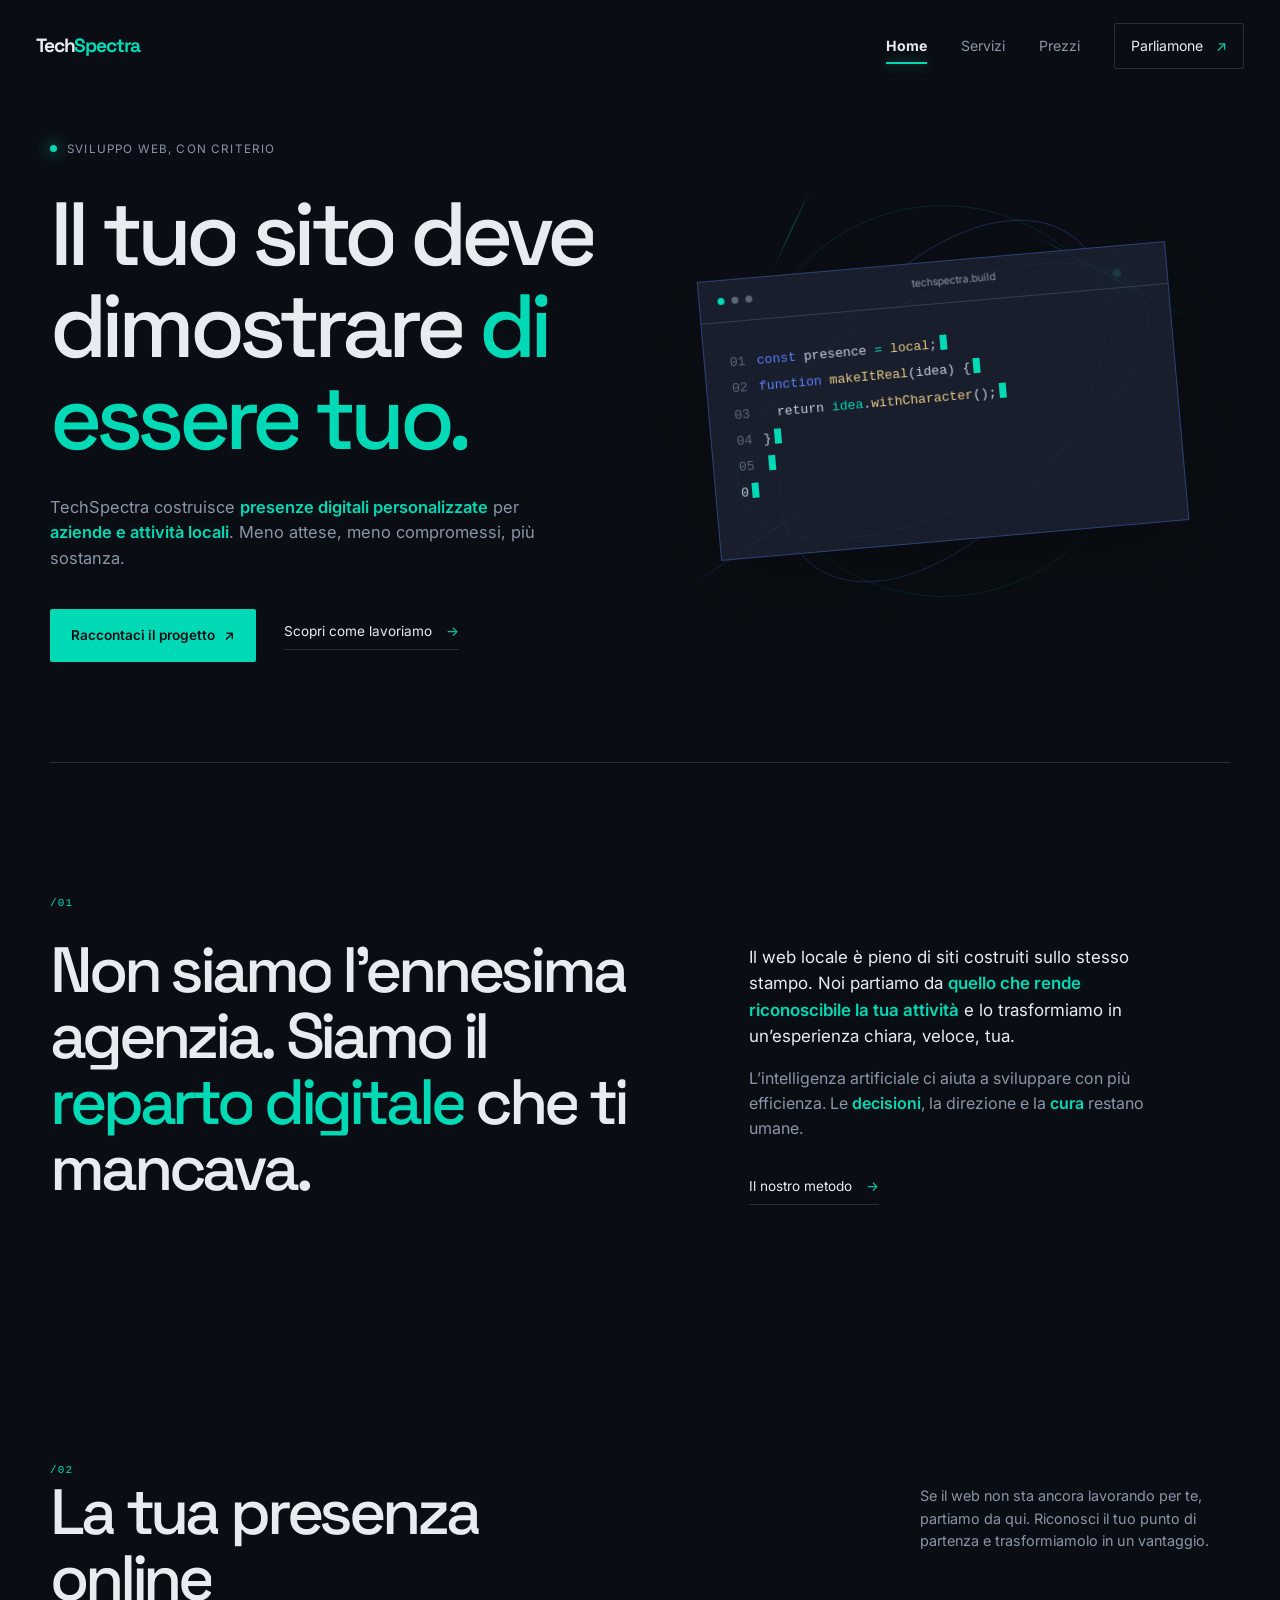
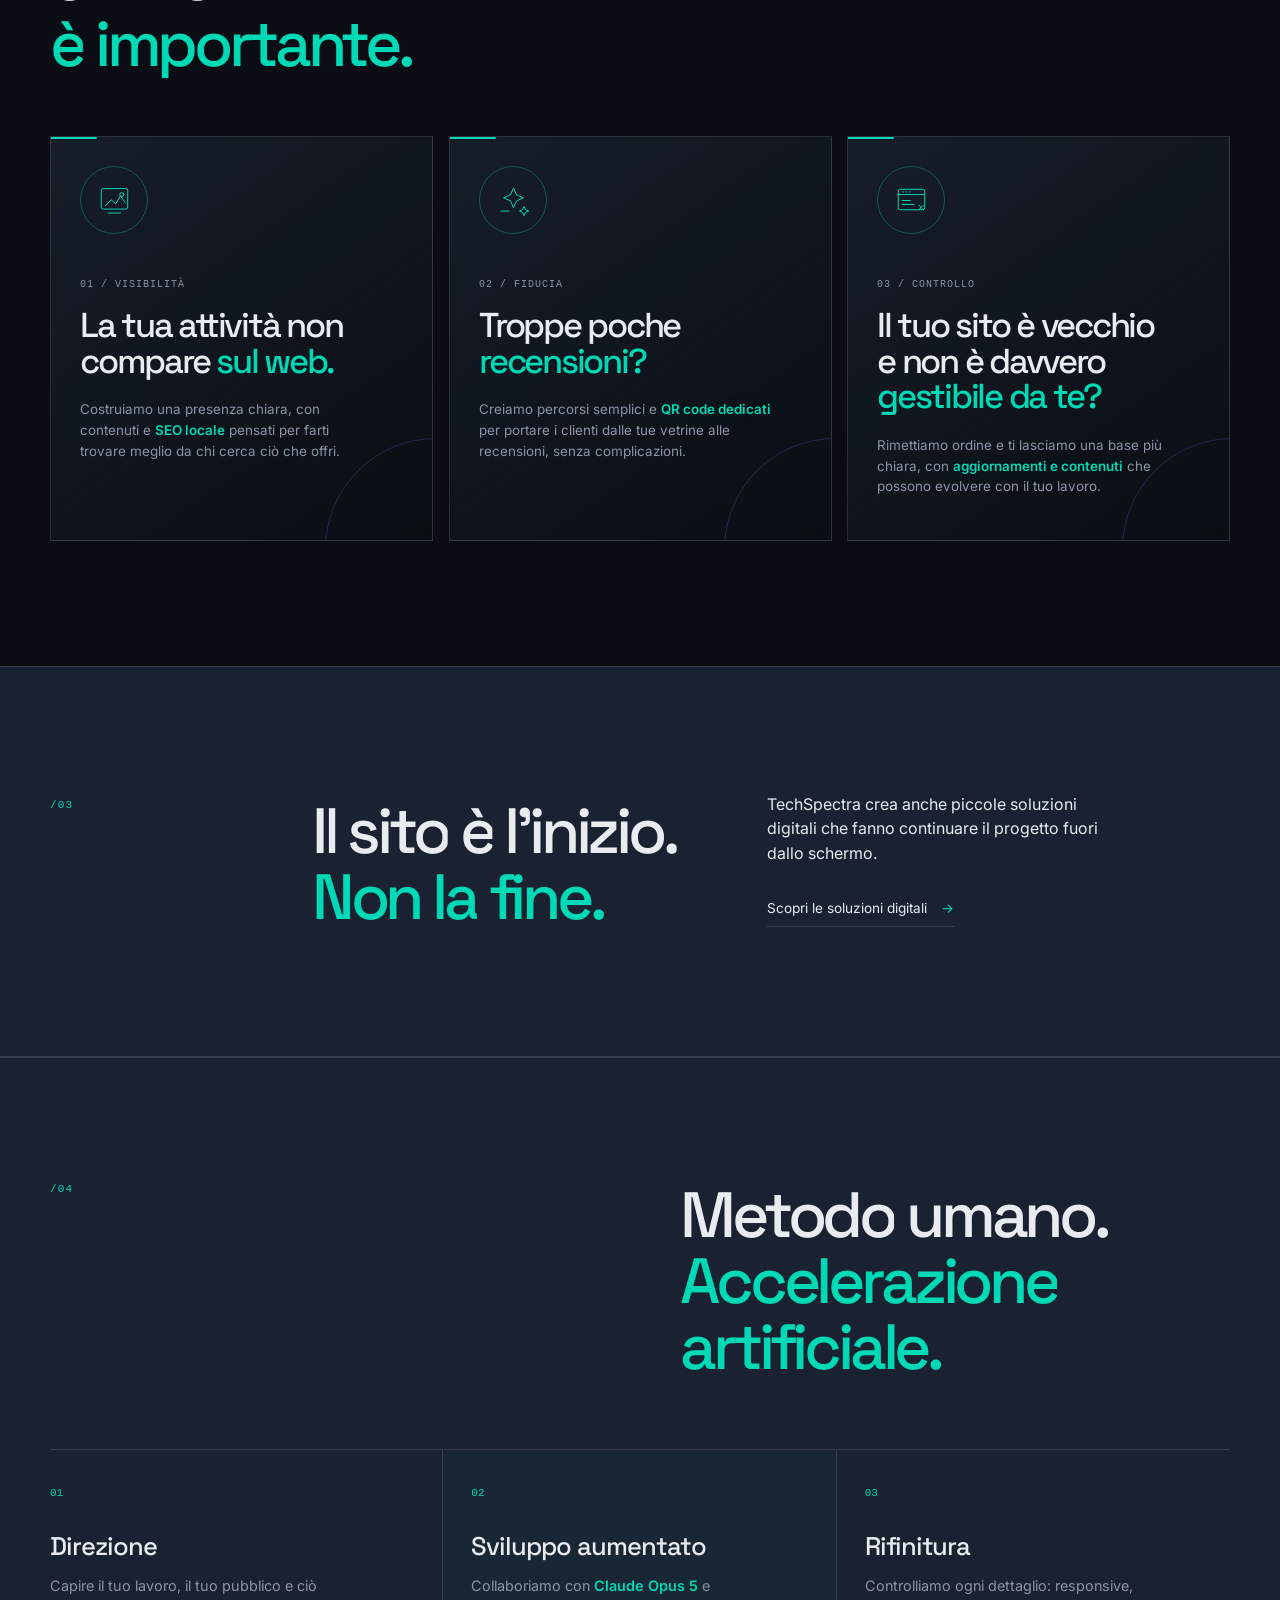
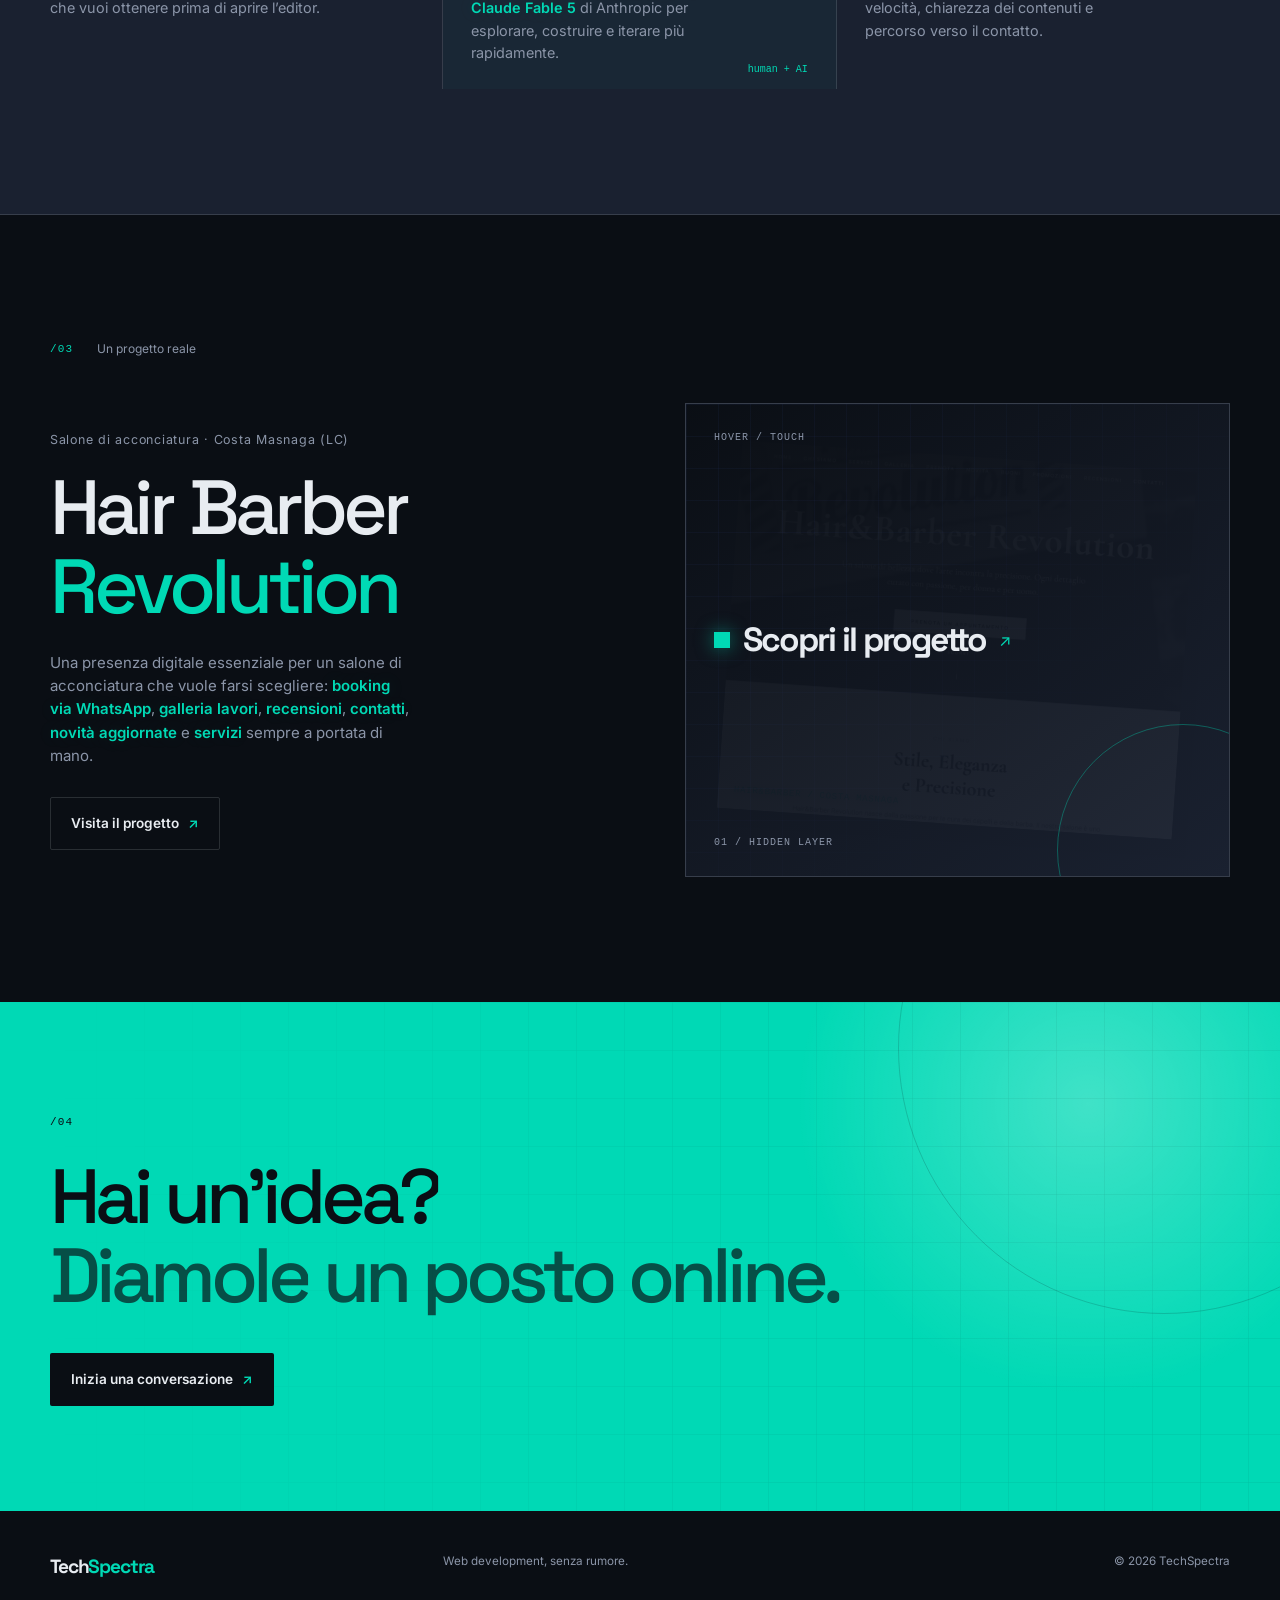
==== commit a5ae9961: "Add files via upload" ====
--- a/index.html
+++ b/index.html
@@ -3,7 +3,7 @@
 <head>
   <meta charset="utf-8">
   <meta name="viewport" content="width=device-width, initial-scale=1">
-  <meta name="description" content="TechSpectra crea siti web personalizzati, veloci e accessibili per aziende e attività locali.">
+  <meta name="description" content="TechSpectra crea siti web personalizzati, soluzioni digitali, QR code e SEO locale per aziende e attività locali.">
   <title>TechSpectra - Siti reali, senza il solito copione</title>
   <link rel="preconnect" href="https://fonts.googleapis.com">
   <link rel="preconnect" href="https://fonts.gstatic.com" crossorigin>
@@ -43,14 +43,13 @@
         <div class="code-window">
           <div class="window-bar"><span></span><span></span><span></span><b>techspectra.build</b></div>
           <div class="code-lines" aria-hidden="true">
-            <span><i>01</i><strong>const</strong> presence <mark>=</mark> <u>local</u>;</span>
-            <span><i>02</i><strong>function</strong> <u>makeItReal</u>(idea) {</span>
-            <span><i>03</i>&nbsp;&nbsp;return <mark>idea</mark>.<u>withCharacter</u>();</span>
-            <span><i>04</i>}</span>
-            <span><i>05</i></span>
-            <span><i>06</i><strong>export default</strong> <mark>site</mark>;</span>
+            <span class="code-line" data-line="01 const presence = local;"></span>
+            <span class="code-line" data-line="02 function makeItReal(idea) {"></span>
+            <span class="code-line" data-line="03   return idea.withCharacter();"></span>
+            <span class="code-line" data-line="04}"></span>
+            <span class="code-line" data-line="05"></span>
+            <span class="code-line" data-line="06 export default site;"></span>
           </div>
-          <div class="code-cursor"></div>
         </div>
         <div class="hero-orbit orbit-one"></div>
         <div class="hero-orbit orbit-two"></div>
@@ -69,10 +68,50 @@
       </div>
     </section>
 
+    <section class="pain-points section container">
+      <div class="section-heading problem-heading">
+        <div><span class="section-index">/02</span><h2>La tua presenza online<br><em>è importante.</em></h2></div>
+        <p>Se il web non sta ancora lavorando per te, partiamo da qui. Riconosci il tuo punto di partenza e trasformiamolo in un vantaggio.</p>
+      </div>
+      <div class="problem-grid">
+        <article class="problem-card">
+          <div class="problem-icon" aria-hidden="true"><svg viewBox="0 0 56 56" fill="none"><rect x="8" y="10" width="40" height="31" rx="3" stroke="currentColor" stroke-width="1.5"/><path d="M14 36l9-9 7 6 7-12 7 10" stroke="currentColor" stroke-width="1.5" stroke-linecap="round" stroke-linejoin="round"/><circle cx="39" cy="19" r="3" stroke="currentColor" stroke-width="1.5"/><path d="M19 47h18" stroke="currentColor" stroke-width="1.5" stroke-linecap="round"/></svg></div>
+          <span class="problem-label">01 / VISIBILITÀ</span>
+          <h3>La tua attività non compare <em>sul web.</em></h3>
+          <p>Costruiamo una presenza chiara, con contenuti e <strong class="keyword">SEO locale</strong> pensati per farti trovare meglio da chi cerca ciò che offri.</p>
+        </article>
+        <article class="problem-card">
+          <div class="problem-icon" aria-hidden="true"><svg viewBox="0 0 56 56" fill="none"><path d="M28 9l4.6 10.4L43 24l-10.4 4.6L28 39l-4.6-10.4L13 24l10.4-4.6L28 9z" stroke="currentColor" stroke-width="1.5" stroke-linejoin="round"/><path d="M44 37l2.2 4.8L51 44l-4.8 2.2L44 51l-2.2-4.8L37 44l4.8-2.2L44 37z" stroke="currentColor" stroke-width="1.5" stroke-linejoin="round"/><path d="M9 44h12" stroke="currentColor" stroke-width="1.5" stroke-linecap="round"/></svg></div>
+          <span class="problem-label">02 / FIDUCIA</span>
+          <h3>Troppe poche <em>recensioni?</em></h3>
+          <p>Creiamo percorsi semplici e <strong class="keyword">QR code dedicati</strong> per portare i clienti dalle tue vetrine alle recensioni, senza complicazioni.</p>
+        </article>
+        <article class="problem-card">
+          <div class="problem-icon" aria-hidden="true"><svg viewBox="0 0 56 56" fill="none"><rect x="8" y="11" width="40" height="31" rx="3" stroke="currentColor" stroke-width="1.5"/><path d="M8 19h40M15 15h1M20 15h1M25 15h1M14 28h12M14 34h18" stroke="currentColor" stroke-width="1.5" stroke-linecap="round"/><path d="M39 35l7 7M46 35l-7 7" stroke="currentColor" stroke-width="1.5" stroke-linecap="round"/></svg></div>
+          <span class="problem-label">03 / CONTROLLO</span>
+          <h3>Il tuo sito è vecchio e non è davvero <em>gestibile da te?</em></h3>
+          <p>Rimettiamo ordine e ti lasciamo una base più chiara, con <strong class="keyword">aggiornamenti e contenuti</strong> che possono evolvere con il tuo lavoro.</p>
+        </article>
+      </div>
+    </section>
+
+    <section class="digital-intro section">
+      <div class="container">
+        <div class="section-heading">
+          <span class="section-index">/03</span>
+          <h2>Il sito è l’inizio.<br><em>Non la fine.</em></h2>
+        </div>
+        <div class="digital-intro-body">
+          <p>TechSpectra crea anche piccole soluzioni digitali che fanno continuare il progetto fuori dallo schermo.</p>
+          <a class="text-link" href="servizi.html">Scopri le soluzioni digitali <span>→</span></a>
+        </div>
+      </div>
+    </section>
+
     <section class="process section">
       <div class="container">
         <div class="section-heading">
-          <span class="section-index">/02</span>
+          <span class="section-index">/04</span>
           <h2>Metodo umano.<br><em>Accelerazione artificiale.</em></h2>
         </div>
         <div class="process-grid">
@@ -105,9 +144,14 @@
           <p class="portfolio-description">Una presenza digitale essenziale per un salone di acconciatura che vuole farsi scegliere: <strong>booking via WhatsApp</strong>, <strong>galleria lavori</strong>, <strong>recensioni</strong>, <strong>contatti</strong>, <strong>novità aggiornate</strong> e <strong>servizi</strong> sempre a portata di mano.</p>
           <a class="button button-outline" href="https://hairbarberrevolution.it" target="_blank" rel="noopener">Visita il progetto <span>↗</span></a>
         </div>
-        <a class="portfolio-visual" href="https://hairbarberrevolution.it" target="_blank" rel="noopener" aria-label="Apri il sito Hair Barber Revolution">
+        <a class="portfolio-visual" data-reveal-card href="https://hairbarberrevolution.it" target="_blank" rel="noopener" aria-label="Scopri e apri il sito Hair Barber Revolution">
+          <div class="portfolio-reveal-cover" aria-hidden="true">
+            <span class="reveal-kicker">Hover / Touch</span>
+            <div class="reveal-action"><i></i><b>Scopri il progetto</b><span>↗</span></div>
+            <span class="reveal-code">01 / hidden layer</span>
+          </div>
           <div class="barber-poster">
-            <img src="assets/hairbarber-revolution.png" alt="Anteprima del sito Hair&Barber Revolution">
+            <img src="assets/hairbarber-revolution.webp" alt="Anteprima del sito Hair&Barber Revolution" loading="lazy" decoding="async">
           </div>
         </a>
       </div>
--- a/css/styles.css
+++ b/css/styles.css
@@ -62,6 +62,25 @@
 @media(prefers-reduced-motion:reduce){html{scroll-behavior:auto}.code-window{animation:none}.comparison-bar i{transition:none}.button:hover{transform:none}}
 .motion-ready .reveal{opacity:0;transform:translateY(30px);transition:opacity .8s ease,transform .8s cubic-bezier(.2,.75,.25,1);transition-delay:var(--reveal-delay,0ms)}
 .motion-ready .reveal.is-revealed{opacity:1;transform:none}
+.titles-ready .kinetic-title .title-word{display:inline-block;opacity:0;clip-path:inset(0 0 100% 0);transform:translateY(.65em) rotate(2deg);transition:opacity .7s ease,clip-path .8s cubic-bezier(.2,.75,.25,1),transform .8s cubic-bezier(.2,.75,.25,1);transition-delay:calc(var(--word-index) * 55ms)}
+.titles-ready .kinetic-title.title-in .title-word{opacity:1;clip-path:inset(0 0 0 0);transform:none}
+.keyword,.process-card strong,.principle-notes b,.portfolio-description strong{position:relative;text-shadow:0 0 18px rgba(0,217,181,.16);transition:color .25s ease,text-shadow .25s ease}
+.keyword:after,.portfolio-description strong:after{content:"";position:absolute;left:0;right:0;bottom:.05em;height:2px;background:var(--teal);transform:scaleX(.25);transform-origin:left;opacity:.55;transition:transform .4s cubic-bezier(.2,.75,.25,1),opacity .25s ease}
+.keyword:hover,.portfolio-description strong:hover{color:#58f4d9;text-shadow:0 0 24px rgba(0,217,181,.45)}
+.keyword:hover:after,.portfolio-description strong:hover:after{transform:scaleX(1);opacity:1}
+.button{position:relative;overflow:hidden;isolation:isolate}
+.button:before{content:"";position:absolute;inset:0;background:linear-gradient(105deg,transparent 30%,rgba(255,255,255,.34) 50%,transparent 70%);transform:translateX(-130%);transition:transform .7s cubic-bezier(.2,.75,.25,1);z-index:-1}
+.button:hover:before{transform:translateX(130%)}
+.button span{display:inline-block;transition:transform .35s cubic-bezier(.2,.75,.25,1)}
+.button:hover span{transform:translate(4px,-3px)}
+.scroll-signal{position:fixed}
+body:before{content:"";position:fixed;left:var(--pointer-x);top:var(--pointer-y);width:430px;height:430px;transform:translate(-50%,-50%);border-radius:50%;background:radial-gradient(circle,rgba(0,217,181,.09),rgba(91,127,255,.035) 34%,transparent 70%);pointer-events:none;z-index:0;mix-blend-mode:screen}
+body:after{content:"";position:fixed;left:0;top:0;width:calc(var(--scroll-progress,0) * 100%);height:2px;background:linear-gradient(90deg,var(--teal),var(--blue));box-shadow:0 0 14px rgba(0,217,181,.65);z-index:100;pointer-events:none}
+.site-header,main,.site-footer{position:relative;z-index:1}
+.tilting{transform:perspective(900px) rotateX(var(--tilt-x)) rotateY(var(--tilt-y)) translateY(-6px)!important;transition:transform .12s ease-out!important}
+.portfolio-visual.tilting .barber-poster{animation-play-state:paused}
+.code-line{display:block;min-height:1.95em}
+.typing-cursor{display:inline-block;width:7px;height:15px;margin-left:3px;background:var(--teal);vertical-align:-2px}
 .hero-art:before{content:"";position:absolute;width:390px;height:390px;border:1px solid rgba(0,217,181,.12);border-radius:50%;animation:halo-pulse 5s ease-in-out infinite}
 .hero-orbit{animation:orbit-drift 10s ease-in-out infinite alternate}
 .orbit-two{animation-duration:14s;animation-direction:alternate-reverse}
@@ -176,4 +195,72 @@
 @keyframes block-caret-blink{0%,48%{opacity:1}49%,100%{opacity:.18}}
 @media(max-width:520px){.terminal-block-caret{width:9px}}
 @media(prefers-reduced-motion:reduce){.terminal-block-caret{animation:none}}
-.terminal-block-caret{animation:none}+.terminal-block-caret{animation:none}
+@media(prefers-reduced-motion:reduce){.titles-ready .kinetic-title .title-word{opacity:1;clip-path:none;transform:none;transition:none}.tilting{transform:none!important}.button:before,body:before,body:after{display:none}}
+.site-nav a.active{font-weight:700;color:var(--paper)}
+.site-nav a.active:not(.nav-cta),.site-nav .active-cta{position:relative}
+.site-nav a.active:not(.nav-cta):after,.site-nav .active-cta:after{content:"";position:absolute;left:0;right:0;bottom:-7px;height:2px;background:var(--teal);box-shadow:0 0 12px rgba(0,217,181,.5)}
+.keyword:after,.portfolio-description strong:after{display:none}
+.problem-heading{margin-bottom:58px}
+.problem-heading>p{max-width:310px;color:var(--muted);font-size:.9rem;margin:30px 0 0}
+.problem-grid{display:grid;grid-template-columns:repeat(3,1fr);gap:16px}
+.problem-card{min-height:385px;padding:29px;border:1px solid var(--line);background:linear-gradient(145deg,rgba(26,33,48,.8),rgba(10,14,20,.4));position:relative;overflow:hidden;transform-style:preserve-3d;transition:border-color .4s ease,background .4s ease,transform .16s ease;will-change:transform}
+.problem-card:before{content:"";position:absolute;left:0;top:0;width:100%;height:2px;background:var(--teal);transform:scaleX(.12);transform-origin:left;transition:transform .5s cubic-bezier(.2,.75,.25,1)}
+.problem-card:after{content:"";position:absolute;width:220px;height:220px;right:-115px;bottom:-120px;border:1px solid rgba(91,127,255,.24);border-radius:50%;transition:transform .8s ease}
+.problem-card:hover{border-color:rgba(0,217,181,.6);background:linear-gradient(145deg,rgba(0,217,181,.09),rgba(26,33,48,.74))}
+.problem-card:hover:before{transform:scaleX(1)}
+.problem-card:hover:after{transform:scale(1.35) rotate(25deg)}
+.problem-icon{width:68px;height:68px;border:1px solid rgba(0,217,181,.35);border-radius:50%;display:flex;align-items:center;justify-content:center;color:var(--teal);margin-bottom:45px;transform:translateZ(18px);transition:background .4s ease,color .4s ease,transform .5s cubic-bezier(.2,.75,.25,1)}
+.problem-icon svg{width:37px;height:37px}
+.problem-card:hover .problem-icon{background:var(--teal);color:var(--ink);transform:translateZ(30px) rotate(-8deg)}
+.problem-label{display:block;color:var(--muted);font:10px monospace;letter-spacing:.1em;margin-bottom:18px}
+.problem-card h3{font-size:clamp(1.65rem,2.7vw,2.35rem);margin-bottom:20px;max-width:290px}
+.problem-card p{color:var(--muted);font-size:.84rem;max-width:295px;position:relative;z-index:1}
+.digital-intro{background:var(--surface);border-top:1px solid var(--line);border-bottom:1px solid var(--line)}
+.digital-intro .container{display:grid;grid-template-columns:1.15fr .85fr;gap:90px;align-items:end}
+.digital-intro .section-heading{margin:0}
+.digital-intro-body{max-width:340px;color:var(--muted);padding-bottom:4px}
+.digital-intro-body p{font-size:1rem;color:var(--paper)}
+.digital-intro-body .text-link{display:inline-block;margin-top:16px}
+.digital-services{background:var(--surface);border-top:1px solid var(--line);border-bottom:1px solid var(--line)}
+.solution-grid{display:grid;grid-template-columns:repeat(3,1fr);gap:16px;margin-top:60px}
+.solution-card{min-height:330px;padding:28px;border:1px solid var(--line);background:rgba(10,14,20,.24);position:relative;overflow:hidden;transition:transform .4s ease,border-color .4s ease,background .4s ease}
+.solution-card:hover{transform:translateY(-8px);border-color:rgba(0,217,181,.58);background:rgba(0,217,181,.06)}
+.solution-card:after{content:"";position:absolute;right:-65px;bottom:-65px;width:150px;height:150px;border:1px solid rgba(91,127,255,.25);border-radius:50%;transition:transform .7s ease}
+.solution-card:hover:after{transform:scale(1.6)}
+.solution-card-top{display:flex;align-items:center;justify-content:space-between;color:var(--muted);font:11px monospace}
+.solution-icon{width:47px;height:47px;display:flex;align-items:center;justify-content:center;border:1px solid rgba(0,217,181,.32);border-radius:50%;color:var(--teal);transition:background .35s ease,color .35s ease,transform .45s ease}
+.solution-icon svg{width:27px;height:27px}
+.solution-card:hover .solution-icon{background:var(--teal);color:var(--ink);transform:rotate(8deg)}
+.solution-card h3{font-size:clamp(1.65rem,2.6vw,2.4rem);margin:44px 0 18px}
+.solution-card p{color:var(--muted);font-size:.85rem;max-width:290px;position:relative;z-index:1}
+.solution-note{color:var(--muted);font:11px monospace;margin:35px 0 0;display:flex;gap:10px;align-items:center}
+.request-line{align-items:center;padding-right:2px}
+.request-icon{width:32px;height:32px;flex:none;display:flex;align-items:center;justify-content:center;color:var(--muted);opacity:.48;transform:scale(.88);transition:color .35s ease,opacity .35s ease,transform .45s cubic-bezier(.2,.75,.25,1)}
+.request-icon svg{width:27px;height:27px}
+.request-icon.is-set{color:var(--teal);opacity:1;transform:scale(1) rotate(-5deg)}
+@media(max-width:800px){body:before{display:none}.problem-heading{display:block}.problem-heading>p{margin-top:25px}.problem-grid,.solution-grid{grid-template-columns:1fr}.problem-card{min-height:330px}.problem-icon{margin-bottom:32px}.digital-intro .container{display:block}.digital-intro-body{padding-top:35px}.digital-intro .section-heading{margin-bottom:0}.solution-card{min-height:290px}.site-nav a.active:not(.nav-cta):after,.site-nav .active-cta:after{bottom:4px}}
+@media(max-width:520px){.problem-card,.solution-card{padding:24px}.problem-card h3,.solution-card h3{font-size:1.8rem}.request-icon{width:27px}.request-icon svg{width:23px;height:23px}}
+@media(prefers-reduced-motion:reduce){.problem-card,.solution-card,.problem-icon,.solution-icon{transition:none}.problem-card:hover,.solution-card:hover{transform:none}}
+.portfolio-visual[data-reveal-card]{isolation:isolate}
+.portfolio-reveal-cover{position:absolute;inset:0;z-index:4;display:flex;flex-direction:column;justify-content:space-between;padding:28px;background:linear-gradient(145deg,rgba(10,14,20,.98),rgba(26,33,48,.96));transition:transform .9s cubic-bezier(.2,.75,.25,1);pointer-events:none}
+.portfolio-reveal-cover:before{content:"";position:absolute;inset:0;background-image:linear-gradient(rgba(91,127,255,.07) 1px,transparent 1px),linear-gradient(90deg,rgba(91,127,255,.07) 1px,transparent 1px);background-size:32px 32px;mask-image:linear-gradient(135deg,black,transparent 75%);opacity:.75}
+.portfolio-reveal-cover:after{content:"";position:absolute;right:-80px;bottom:-100px;width:250px;height:250px;border:1px solid rgba(0,217,181,.35);border-radius:50%;animation:comparison-orbit 12s linear infinite}
+.portfolio-visual:hover .portfolio-reveal-cover,.portfolio-visual.is-revealed .portfolio-reveal-cover{transform:translateX(102%)}
+.reveal-kicker,.reveal-code{position:relative;color:var(--muted);font:10px monospace;letter-spacing:.1em;text-transform:uppercase}
+.reveal-action{position:relative;display:flex;align-items:center;gap:13px;color:var(--paper);font-family:var(--heading);font-size:clamp(1.3rem,3vw,2.1rem);letter-spacing:-.06em}
+.reveal-action i{display:block;width:16px;height:16px;background:var(--teal);box-shadow:0 0 18px rgba(0,217,181,.5);animation:node-pulse 2.4s ease-in-out infinite}
+.reveal-action span{color:var(--teal);font-family:var(--body);font-size:1rem;transition:transform .35s ease}
+.portfolio-visual:hover .reveal-action span{transform:translate(5px,-5px)}
+@media(max-width:800px){.portfolio-reveal-cover{padding:23px}.portfolio-visual:hover .portfolio-reveal-cover{transform:none}.portfolio-visual.is-revealed .portfolio-reveal-cover{transform:translateX(102%)}}
+@media(prefers-reduced-motion:reduce){.portfolio-reveal-cover:after,.reveal-action i{animation:none}.portfolio-reveal-cover{transition:none}}
+.custom-cursor{position:fixed;left:0;top:0;width:17px;height:17px;border:1px solid var(--teal);border-radius:50%;pointer-events:none;z-index:300;transform:translate3d(-100px,-100px,0);transition:width .35s cubic-bezier(.2,.75,.25,1),height .35s cubic-bezier(.2,.75,.25,1),border-color .35s ease,background .35s ease;mix-blend-mode:screen}
+.custom-cursor:after{content:"";position:absolute;left:50%;top:50%;width:4px;height:4px;border-radius:50%;background:var(--teal);transform:translate(-50%,-50%);box-shadow:0 0 14px 3px rgba(0,217,181,.45)}
+.custom-cursor.is-hovering{width:42px;height:42px;background:rgba(0,217,181,.08);border-color:rgba(0,217,181,.8)}
+.custom-cursor-enabled,.custom-cursor-enabled a,.custom-cursor-enabled button,.custom-cursor-enabled select{cursor:none}
+.button.magnetic-active,.nav-cta.magnetic-active{transform:translate3d(var(--mag-x),var(--mag-y),0) translateY(-2px)}
+.hero-art{transform:translate3d(0,var(--hero-scroll,0px),0);transition:transform .16s linear}
+.hero-art .code-window{transform:perspective(1100px) rotateX(var(--hero-rotate-x,0deg)) rotateY(var(--hero-rotate-y,0deg)) rotateZ(-5deg);transition:transform .3s cubic-bezier(.2,.75,.25,1)}
+.hero-art .code-window:hover{box-shadow:0 35px 100px rgba(0,0,0,.52),0 0 42px rgba(91,127,255,.09)}
+@media(max-width:800px){.custom-cursor{display:none}.custom-cursor-enabled,.custom-cursor-enabled a,.custom-cursor-enabled button,.custom-cursor-enabled select{cursor:auto}.hero-art{transform:none}.hero-art .code-window{transform:rotate(-5deg)}}
+@media(prefers-reduced-motion:reduce){.custom-cursor{display:none}.hero-art,.hero-art .code-window{transform:none!important;transition:none}.button.magnetic-active,.nav-cta.magnetic-active{transform:none}}
